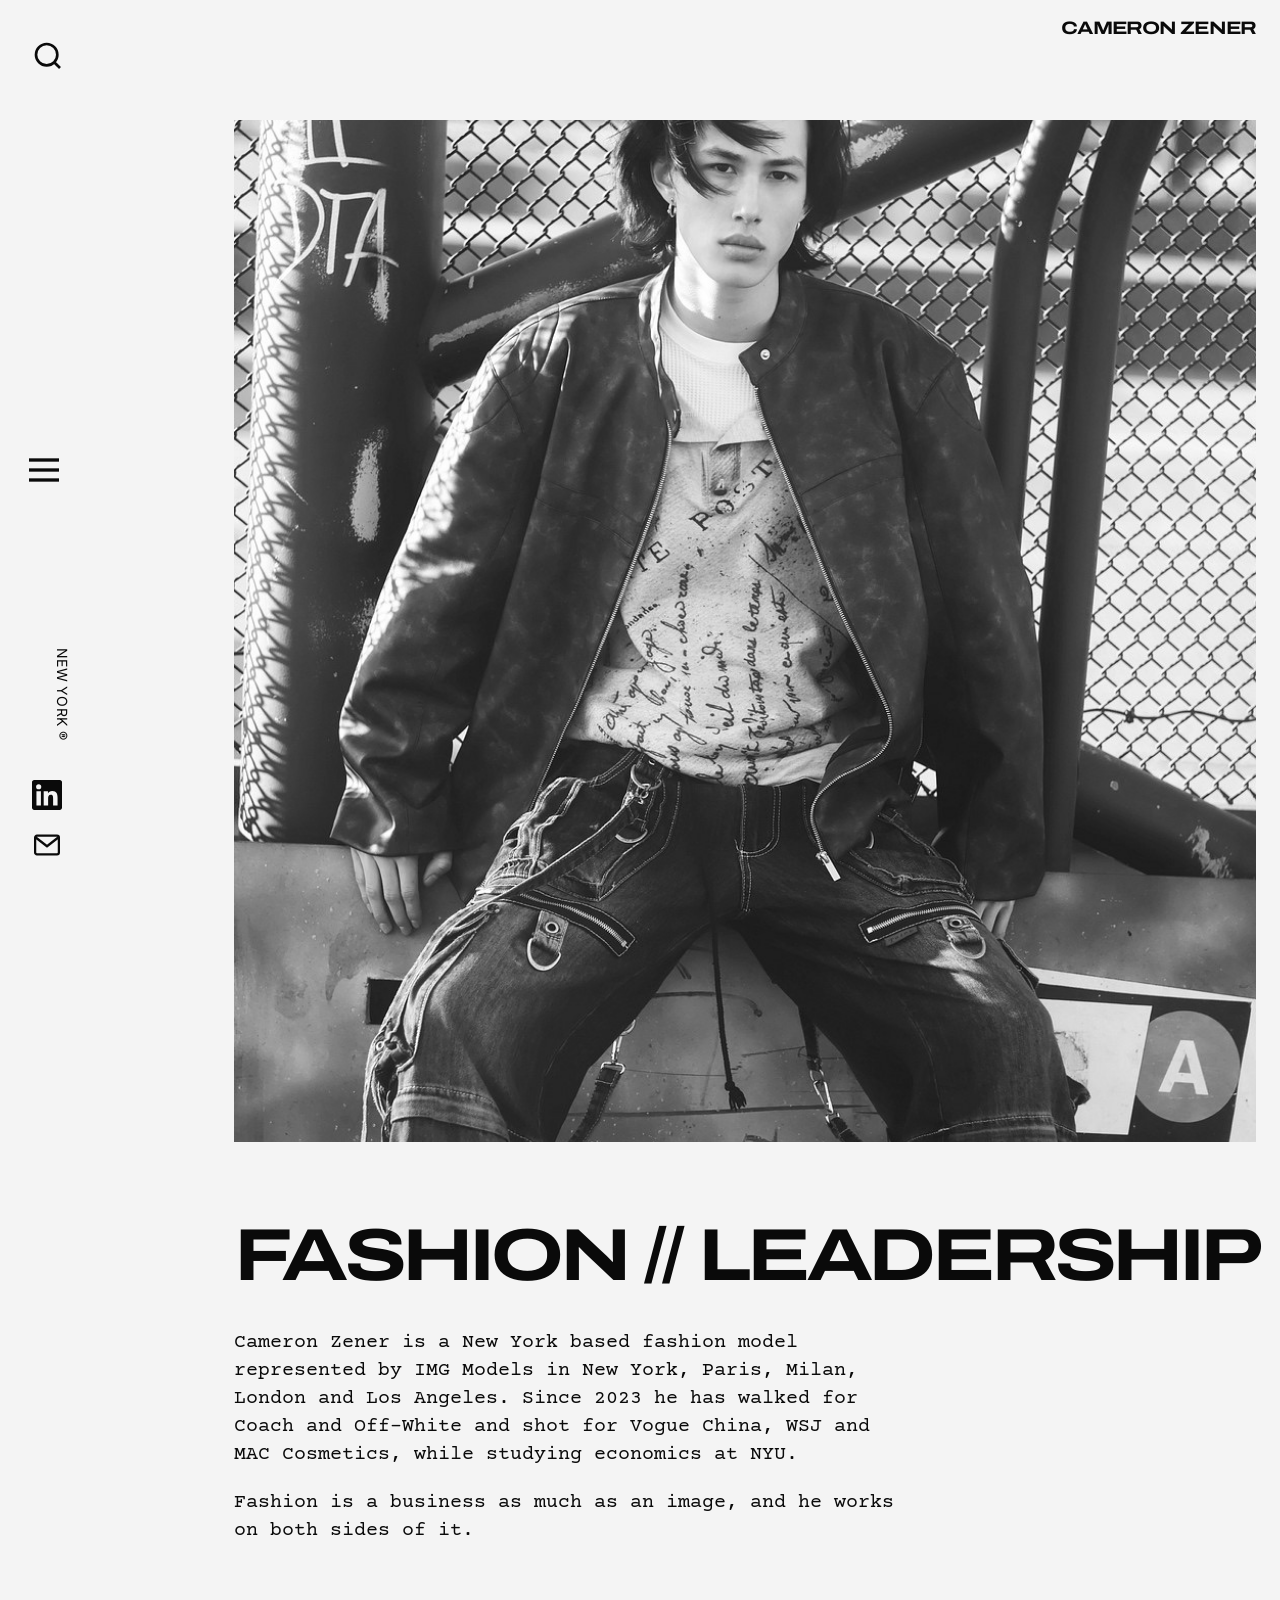
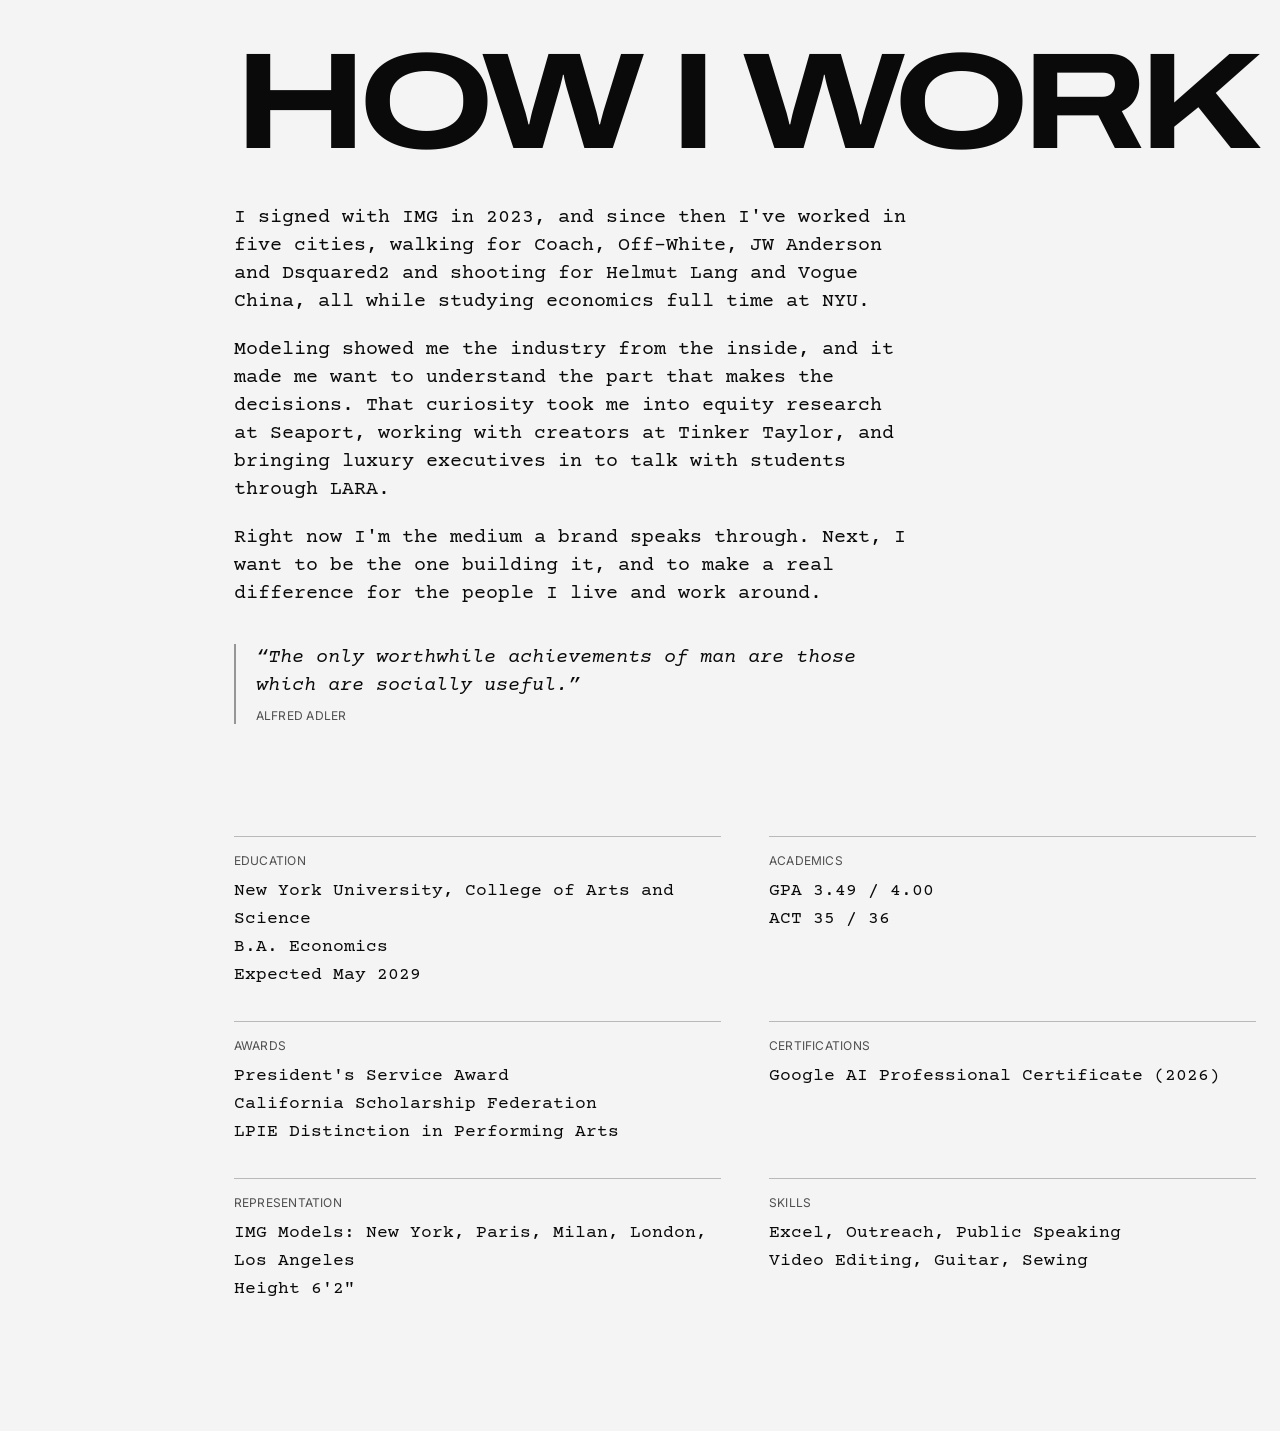
==== about/index.html @ 4390678e "Publish cameronzener.com Co-Authored-By: Claude Opus 5.5 <noreply@anthropic.com>" ====
<!DOCTYPE html><html lang="en" class="theme-light"><head><meta charset="utf-8"><meta name="viewport" content="width=device-width,initial-scale=1"><link rel="icon" type="image/svg+xml" href="/favicon.svg"><link rel="sitemap" href="/sitemap-index.xml"><meta name="generator" content="Astro v7.4.5"><link rel="canonical" href="https://www.cameronzener.com/about/"><title>About · Cameron Zener</title><meta name="title" content="About · Cameron Zener"><meta name="description" content="Cameron Zener is a New York based fashion model with IMG Models studying economics at NYU."><meta property="og:type" content="website"><meta property="og:url" content="https://www.cameronzener.com/about/"><meta property="og:title" content="About · Cameron Zener"><meta property="og:description" content="Cameron Zener is a New York based fashion model with IMG Models studying economics at NYU."><meta name="twitter:card" content="summary"><meta name="twitter:title" content="About · Cameron Zener"><meta name="twitter:description" content="Cameron Zener is a New York based fashion model with IMG Models studying economics at NYU."><link rel="preconnect" href="https://fonts.googleapis.com"><link rel="preconnect" href="https://fonts.gstatic.com" crossorigin><!-- Free stand-ins for the Adobe Fonts on the Squarespace site:
     Pragmatica Extended -> Archivo Expanded, Aktiv Grotesk -> Inter, Courier Std -> Courier Prime --><link href="https://fonts.googleapis.com/css2?family=Archivo:wdth,wght@125,700;125,800&family=Courier+Prime:ital,wght@0,400;0,700;1,400&family=Inter:wght@400;500&display=swap" rel="stylesheet"><style>
      body { font-family: "Courier Prime", "Courier New", monospace; background-color: #000000; color: #f4f4f4; margin: 0; padding: 0; }
      .container { max-width: 100%; margin: 0 auto; }
    </style><link rel="stylesheet" href="/assets/Layout.DuLoacPO.css"></head><body class="flex flex-col items-center min-h-screen relative max-w-screen p-0 m-0"><main class="container min-h-screen px-2 flex flex-col gap-10 overflow-x-clip mx-auto relative md:pl-[17%]"><a href="/" class="absolute top-0 left-0 md:left-auto md:right-0 cursor-pointer z-20" aria-label="Home"><span class="font-display text-base md:text-lg block m-3 md:m-4 px-2 py-1 bg-black/80">Cameron Zener</span></a><section class="flex flex-col items-center py-10 pb-32 px-4"><!-- Headshot, on top --><div class="w-full max-w-5xl pt-20"><img src="/headshots/headshot.jpg" alt="Portrait of Cameron Zener" width="1200" height="1200" class="w-full aspect-square object-cover object-[50%_30%]" fetchpriority="high"></div><div class="w-full max-w-5xl mt-20"><h1 class="font-display text-[clamp(1.5rem,6.2vw,4.5rem)] md:whitespace-nowrap pb-10" data-fit><span class="inline-block">Fashion // Leadership</span></h1><div class="text-lg md:text-xl flex flex-col gap-5 max-w-2xl"><p>Cameron Zener is a New York based fashion model represented by IMG Models in New York, Paris, Milan, London and Los Angeles. Since 2023 he has walked for Coach and Off-White and shot for Vogue China, WSJ and MAC Cosmetics, while studying economics at NYU.</p><p>Fashion is a business as much as an image, and he works on both sides of it.</p></div></div><div class="w-full max-w-5xl mt-24"><h2 class="font-display text-[clamp(1.5rem,6.2vw,4.5rem)] md:whitespace-nowrap pb-10" data-fit><span class="inline-block">How I Work</span></h2><div class="text-lg md:text-xl flex flex-col gap-5 max-w-2xl"><p>I signed with IMG in 2023, and since then I've worked in five cities, walking for Coach, Off-White, JW Anderson and Dsquared2 and shooting for Helmut Lang and Vogue China, all while studying economics full time at NYU.</p><p>Modeling showed me the industry from the inside, and it made me want to understand the part that makes the decisions. That curiosity took me into equity research at Seaport, working with creators at Tinker Taylor, and bringing luxury executives in to talk with students through LARA.</p><p>Right now I'm the medium a brand speaks through. Next, I want to be the one building it, and to make a real difference for the people I live and work around.</p><blockquote class="border-l-2 border-white/40 pl-5 mt-4 italic"><p>“The only worthwhile achievements of man are those which are socially useful.”</p><footer class="not-italic font-nav text-xs tracking-widest mt-2 opacity-70">Alfred Adler</footer></blockquote></div></div><dl class="w-full max-w-5xl mt-28 grid md:grid-cols-2 gap-x-12 gap-y-8"><div class="border-t border-white/25 pt-4"><dt class="font-nav text-xs tracking-widest mb-2 opacity-70">Education</dt><dd class="text-lg">New York University, College of Arts and Science</dd><dd class="text-lg">B.A. Economics</dd><dd class="text-lg">Expected May 2029</dd></div><div class="border-t border-white/25 pt-4"><dt class="font-nav text-xs tracking-widest mb-2 opacity-70">Academics</dt><dd class="text-lg">GPA 3.49 / 4.00</dd><dd class="text-lg">ACT 35 / 36</dd></div><div class="border-t border-white/25 pt-4"><dt class="font-nav text-xs tracking-widest mb-2 opacity-70">Awards</dt><dd class="text-lg">President&#39;s Service Award</dd><dd class="text-lg">California Scholarship Federation</dd><dd class="text-lg">LPIE Distinction in Performing Arts</dd></div><div class="border-t border-white/25 pt-4"><dt class="font-nav text-xs tracking-widest mb-2 opacity-70">Certifications</dt><dd class="text-lg">Google AI Professional Certificate (2026)</dd></div><div class="border-t border-white/25 pt-4"><dt class="font-nav text-xs tracking-widest mb-2 opacity-70">Representation</dt><dd class="text-lg">IMG Models: New York, Paris, Milan, London, Los Angeles</dd><dd class="text-lg">Height 6&#39;2&quot;</dd></div><div class="border-t border-white/25 pt-4"><dt class="font-nav text-xs tracking-widest mb-2 opacity-70">Skills</dt><dd class="text-lg">Excel, Outreach, Public Speaking</dd><dd class="text-lg">Video Editing, Guitar, Sewing</dd></div></dl></section><script type="module">var e=window.matchMedia(`(min-width: 768px)`);function t(){document.querySelectorAll(`[data-fit]`).forEach(t=>{if(t.style.fontSize=``,!e.matches)return;let n=t.querySelector(`span`);if(!n)return;let r=parseFloat(getComputedStyle(t).fontSize),i=n.getBoundingClientRect().width;i>0&&(t.style.fontSize=`${r*t.clientWidth/i}px`)})}t(),document.fonts?.ready.then(t),window.addEventListener(`resize`,t);</script><section class="hidden p-2 fixed left-6 md:flex flex-col w-2/12 py-10 justify-between h-full min-h-screen z-30"><div class="flex justify-start relative z-10"><style>astro-island,astro-slot,astro-static-slot{display:contents}</style><script>(function(){let e=(e,t)=>{let n=async()=>{await(await e())()},r=typeof t.value==`object`?t.value:void 0,i={timeout:r==null?void 0:r.timeout};`requestIdleCallback`in window?window.requestIdleCallback(n,i):setTimeout(n,i.timeout||200)};(self.Astro||(self.Astro={})).idle=e,window.dispatchEvent(new Event(`astro:idle`))})();</script><script>(function(){function e(t){"@babel/helpers - typeof";return e=typeof Symbol==`function`&&typeof Symbol.iterator==`symbol`?function(e){return typeof e}:function(e){return e&&typeof Symbol==`function`&&e.constructor===Symbol&&e!==Symbol.prototype?`symbol`:typeof e},e(t)}function t(t,n){if(e(t)!=`object`||!t)return t;var r=t[Symbol.toPrimitive];if(r!==void 0){var i=r.call(t,n||`default`);if(e(i)!=`object`)return i;throw TypeError(`@@toPrimitive must return a primitive value.`)}return(n===`string`?String:Number)(t)}function n(n){var r=t(n,`string`);return e(r)==`symbol`?r:r+``}function r(e,t,r){return(t=n(t))in e?Object.defineProperty(e,t,{value:r,enumerable:!0,configurable:!0,writable:!0}):e[t]=r,e}let i=/* @__PURE__ */ new Set([`__proto__`,`constructor`,`prototype`]);{let e={0:e=>a(e),1:e=>n(e),2:e=>new RegExp(e),3:e=>new Date(e),4:e=>new Map(n(e)),5:e=>new Set(n(e)),6:e=>BigInt(e),7:e=>new URL(e),8:e=>new Uint8Array(e),9:e=>new Uint16Array(e),10:e=>new Uint32Array(e),11:e=>1/0*e},t=t=>{let[n,r]=t;return n in e?e[n](r):void 0},n=e=>e.map(t),a=e=>typeof e!=`object`||!e?e:Object.fromEntries(Object.entries(e).map(([e,n])=>[e,t(n)]));class o extends HTMLElement{constructor(...e){super(...e),r(this,`Component`,void 0),r(this,`hydrator`,void 0),r(this,`hydrate`,async()=>{var e;if(!this.hydrator||!this.isConnected)return;let t=(e=this.parentElement)==null?void 0:e.closest(`astro-island[ssr]`);if(t){t.addEventListener(`astro:hydrate`,this.hydrate,{once:!0});return}let n=this.querySelectorAll(`astro-slot`),r={},i=this.querySelectorAll(`template[data-astro-template]`);for(let e of i){let t=e.closest(this.tagName);t!=null&&t.isSameNode(this)&&(r[e.getAttribute(`data-astro-template`)||`default`]=e.innerHTML,e.remove())}for(let e of n){let t=e.closest(this.tagName);t!=null&&t.isSameNode(this)&&(r[e.getAttribute(`name`)||`default`]=e.innerHTML)}let o;try{o=this.hasAttribute(`props`)?a(JSON.parse(this.getAttribute(`props`))):{}}catch(e){let t=this.getAttribute(`component-url`)||`<unknown>`,n=this.getAttribute(`component-export`);throw n&&(t+=` (export ${n})`),console.error(`[hydrate] Error parsing props for component ${t}`,this.getAttribute(`props`),e),e}await this.hydrator(this)(this.Component,o,r,{client:this.getAttribute(`client`)}),this.removeAttribute(`ssr`),this.dispatchEvent(new CustomEvent(`astro:hydrate`))}),r(this,`unmount`,()=>{this.isConnected||this.dispatchEvent(new CustomEvent(`astro:unmount`))})}disconnectedCallback(){document.removeEventListener(`astro:after-swap`,this.unmount),document.addEventListener(`astro:after-swap`,this.unmount,{once:!0})}connectedCallback(){if(!this.hasAttribute(`await-children`)||document.readyState===`interactive`||document.readyState===`complete`)this.childrenConnectedCallback();else{let e=()=>{document.removeEventListener(`DOMContentLoaded`,e),t.disconnect(),this.childrenConnectedCallback()},t=new MutationObserver(()=>{var t;((t=this.lastChild)==null?void 0:t.nodeType)===Node.COMMENT_NODE&&this.lastChild.nodeValue===`astro:end`&&(this.lastChild.remove(),e())});t.observe(this,{childList:!0}),document.addEventListener(`DOMContentLoaded`,e)}}async childrenConnectedCallback(){let e=this.getAttribute(`before-hydration-url`);e&&await import(e),this.start()}getRetryImportUrl(e){let t=new URL(e,document.baseURI);return t.searchParams.set(`astro-retry`,Date.now().toString()),t.toString()}async importWithRetry(e){try{return await import(e)}catch(t){return await new Promise(e=>setTimeout(e,1e3)),import(this.getRetryImportUrl(e))}}handleHydrationError(e){let t=this.getAttribute(`component-url`),n=new CustomEvent(`astro:hydration-error`,{cancelable:!0,bubbles:!0,composed:!0,detail:{error:e,componentUrl:t}});this.dispatchEvent(n)&&console.error(`[astro-island] Error hydrating ${t}`,e)}async start(){let e=JSON.parse(this.getAttribute(`opts`)),t=this.getAttribute(`client`);if(Astro[t]===void 0)window.addEventListener(`astro:${t}`,()=>this.start(),{once:!0});else try{await Astro[t](async()=>{let e=this.getAttribute(`renderer-url`);try{let[t,{default:n}]=await Promise.all([this.importWithRetry(this.getAttribute(`component-url`)),e?this.importWithRetry(e):Promise.resolve({default:()=>()=>{}})]),r=this.getAttribute(`component-export`)||`default`;if(r.includes(`.`)){this.Component=t;for(let e of r.split(`.`)){if(i.has(e)||!this.Component||typeof this.Component!=`object`&&typeof this.Component!=`function`||!Object.hasOwn(this.Component,e))throw Error(`Invalid component export path: ${r}`);this.Component=this.Component[e]}}else{if(i.has(r))throw Error(`Invalid component export path: ${r}`);this.Component=t[r]}return this.hydrator=n,this.hydrate}catch(e){return this.handleHydrationError(e),()=>{}}},e,this)}catch(e){this.handleHydrationError(e)}}attributeChangedCallback(){this.hydrate()}}r(o,`observedAttributes`,[`props`]),customElements.get(`astro-island`)||customElements.define(`astro-island`,o)}})();</script><astro-island uid="70l7L" prefix="r4" component-url="/assets/SearchBar.BFJyZf34.js" component-export="default" renderer-url="/assets/client.DSgfVHwC.js" props="{&quot;items&quot;:[1,[[0,{&quot;title&quot;:[0,&quot;Economic Development Group, Journalism Team&quot;],&quot;url&quot;:[0,&quot;/experience/edg/&quot;],&quot;collection&quot;:[0,&quot;experience&quot;]}],[0,{&quot;title&quot;:[0,&quot;IMG Models, Fashion Model&quot;],&quot;url&quot;:[0,&quot;/experience/img-models/&quot;],&quot;collection&quot;:[0,&quot;experience&quot;]}],[0,{&quot;title&quot;:[0,&quot;Luxury and Retail Association, Member, Mentee &amp; Outreach&quot;],&quot;url&quot;:[0,&quot;/experience/lara/&quot;],&quot;collection&quot;:[0,&quot;experience&quot;]}],[0,{&quot;title&quot;:[0,&quot;Net Impact, Mentee&quot;],&quot;url&quot;:[0,&quot;/experience/net-impact/&quot;],&quot;collection&quot;:[0,&quot;experience&quot;]}],[0,{&quot;title&quot;:[0,&quot;Seaport Research Partners, Analyst in Equity Research&quot;],&quot;url&quot;:[0,&quot;/experience/seaport-research-partners/&quot;],&quot;collection&quot;:[0,&quot;experience&quot;]}],[0,{&quot;title&quot;:[0,&quot;Tinker Taylor, Outreach Intern&quot;],&quot;url&quot;:[0,&quot;/experience/tinker-taylor/&quot;],&quot;collection&quot;:[0,&quot;experience&quot;]}]]]}" ssr client="idle" opts="{&quot;name&quot;:&quot;SearchBar&quot;,&quot;value&quot;:true}" await-children><div class="relative"><button class="cursor-pointer text-white" aria-label="Open search bar" aria-expanded="false"><svg class="w-8 h-8" viewBox="0 0 24 24" fill="none" stroke="currentColor" stroke-width="2"><circle cx="11" cy="11" r="8"></circle><path d="m21 21-4.35-4.35"></path></svg></button></div><!--astro:end--></astro-island></div><astro-island uid="ZertaV" prefix="r5" component-url="/assets/DeskNav.KhwYzTaq.js" component-export="default" renderer-url="/assets/client.DSgfVHwC.js" props="{}" ssr client="idle" opts="{&quot;name&quot;:&quot;DeskNav&quot;,&quot;value&quot;:true}" await-children><div class="flex flex-col items-start absolute top-1/2 left-0"><div style="opacity:0;transform:translateY(-10px)"><button class="cursor-pointer" aria-label="Open navigation menu" aria-expanded="false"><svg class="w-10 h-10" viewBox="0 0 24 24" fill="none" stroke="currentColor" stroke-width="2"><line x1="3" y1="6" x2="21" y2="6"></line><line x1="3" y1="12" x2="21" y2="12"></line><line x1="3" y1="18" x2="21" y2="18"></line></svg></button></div></div><!--astro:end--></astro-island><div class="flex flex-col justify-end items-start text-3xl gap-5 relative z-10"><span class="font-nav text-sm rotate-90 absolute -top-24 -left-4 whitespace-nowrap">New York &reg;</span><a href="https://www.linkedin.com/in/cameronzener/" target="_blank" rel="noopener" aria-label="LinkedIn"><svg width="1em" height="1em" viewBox="0 0 24 24" data-icon="linkedin"><symbol id="ai:local:linkedin"><path fill="currentColor" d="M20.45 20.45h-3.56v-5.57c0-1.33-.02-3.04-1.85-3.04-1.85 0-2.14 1.45-2.14 2.94v5.67H9.35V9h3.41v1.56h.05c.48-.9 1.64-1.85 3.37-1.85 3.6 0 4.27 2.37 4.27 5.46zM5.34 7.43a2.06 2.06 0 1 1 0-4.13 2.06 2.06 0 0 1 0 4.13m1.78 13.02H3.56V9h3.56zM22.22 0H1.77C.79 0 0 .77 0 1.73v20.54C0 23.23.79 24 1.77 24h20.45c.98 0 1.78-.77 1.78-1.73V1.73C24 .77 23.2 0 22.22 0"/></symbol><use href="#ai:local:linkedin"></use></svg></a><a href="mailto:ccamzener@gmail.com" aria-label="Email"><svg width="1em" height="1em" viewBox="0 0 24 24" data-icon="mail"><symbol id="ai:local:mail"><g fill="none" stroke="currentColor" stroke-linecap="round" stroke-linejoin="round" stroke-width="1.8"><rect width="19" height="15" x="2.5" y="4.5" rx="1.5"/><path d="m3 6 9 7 9-7"/></g></symbol><use href="#ai:local:mail"></use></svg></a></div></section><astro-island uid="ZSbCBT" prefix="r1" component-url="/assets/Hamburger.EmimTUyg.js" component-export="default" renderer-url="/assets/client.DSgfVHwC.js" props="{}" ssr client="idle" opts="{&quot;name&quot;:&quot;Hamburger&quot;,&quot;value&quot;:true}" await-children><div class="fixed bottom-0  z-50 max-w-screen left-0 w-full bg-background border-t border-white/20 flex flex-col md:hidden transition-all duration-500 ease-in-out"><nav class="flex flex-col items-center  w-full overflow-hidden transition-all duration-500 ease-in-out h-0 opacity-0 pointer-events-none"><ul class="font-nav my-auto flex flex-col gap-5 text-3xl text-center"><li><a href="/" target="_self" rel="noopener noreferrer" class="animated-link ">Home</a></li><li><a href="/experience" target="_self" rel="noopener noreferrer" class="animated-link ">Experience</a></li><li><a href="/lookbook" target="_self" rel="noopener noreferrer" class="animated-link ">Lookbook</a></li><li><a href="/about" target="_self" rel="noopener noreferrer" class="animated-link ">About</a></li><li><a href="/contact" target="_self" rel="noopener noreferrer" class="animated-link ">Contact</a></li></ul><div class="flex pb-5"><a href="https://www.linkedin.com/in/cameronzener/" target="_blank" rel="noopener noreferrer" aria-label="LinkedIn"><img src="/icons/linkedin.svg" alt="LinkedIn" class="w-9 h-9 mx-3 invert transition-transform duration-300 hover:scale-110"/></a><a href="mailto:ccamzener@gmail.com" aria-label="Email"><img src="/icons/mail.svg" alt="Email" class="w-9 h-9 mx-3 invert transition-transform duration-300 hover:scale-110"/></a></div></nav><div class="py-4 px-5 transition-opacity duration-300">© <!-- -->2026<!-- --> <!-- -->Cameron Zener</div><div class="z-50 absolute right-2 bottom-4"><button aria-expanded="false" aria-label="Open menu"><svg xmlns="http://www.w3.org/2000/svg" width="24" height="24" viewBox="0 0 24 24"><g fill="none" stroke="currentColor" stroke-dasharray="16" stroke-dashoffset="16" stroke-linecap="round" stroke-linejoin="round" stroke-width="2"><path d="M5 5h14"><animate fill="freeze" attributeName="stroke-dashoffset" dur="0.2s" values="16;0"></animate></path><path d="M5 12h14"><animate fill="freeze" attributeName="stroke-dashoffset" begin="0.2s" dur="0.2s" values="16;0"></animate></path><path d="M5 19h14"><animate fill="freeze" attributeName="stroke-dashoffset" begin="0.4s" dur="0.2s" values="16;0"></animate></path></g></svg></button></div></div><!--astro:end--></astro-island></main></body></html>
---- assets/Layout.DuLoacPO.css ----
/*! tailwindcss v4.3.5 | MIT License | https://tailwindcss.com */
@layer properties{@supports (((-webkit-hyphens:none)) and (not (margin-trim:block))) or ((-moz-orient:inline) and (not (color:rgb(from red r g b)))){*,:before,:after,::backdrop{--tw-rotate-x:initial;--tw-rotate-y:initial;--tw-rotate-z:initial;--tw-skew-x:initial;--tw-skew-y:initial;--tw-space-y-reverse:0;--tw-divide-y-reverse:0;--tw-border-style:solid;--tw-leading:initial;--tw-font-weight:initial;--tw-tracking:initial;--tw-shadow:0 0 #0000;--tw-shadow-color:initial;--tw-shadow-alpha:100%;--tw-inset-shadow:0 0 #0000;--tw-inset-shadow-color:initial;--tw-inset-shadow-alpha:100%;--tw-ring-color:initial;--tw-ring-shadow:0 0 #0000;--tw-inset-ring-color:initial;--tw-inset-ring-shadow:0 0 #0000;--tw-ring-inset:initial;--tw-ring-offset-width:0px;--tw-ring-offset-color:#fff;--tw-ring-offset-shadow:0 0 #0000;--tw-outline-style:solid;--tw-blur:initial;--tw-brightness:initial;--tw-contrast:initial;--tw-grayscale:initial;--tw-hue-rotate:initial;--tw-invert:initial;--tw-opacity:initial;--tw-saturate:initial;--tw-sepia:initial;--tw-drop-shadow:initial;--tw-drop-shadow-color:initial;--tw-drop-shadow-alpha:100%;--tw-drop-shadow-size:initial;--tw-duration:initial;--tw-ease:initial;--tw-translate-x:0;--tw-translate-y:0;--tw-translate-z:0;--tw-scale-x:1;--tw-scale-y:1;--tw-scale-z:1}}}@layer theme{:root,:host{--font-sans:"Courier Prime", "Courier New", monospace;--font-mono:ui-monospace, SFMono-Regular, Menlo, Monaco, Consolas, "Liberation Mono", "Courier New", monospace;--color-neutral-400:oklch(70.8% 0 none);--color-black:#040404;--color-white:#f4f4f4;--spacing:.25rem;--container-md:28rem;--container-lg:32rem;--container-2xl:42rem;--container-3xl:48rem;--container-5xl:64rem;--text-xs:.75rem;--text-xs--line-height:calc(1 / .75);--text-sm:.875rem;--text-sm--line-height:calc(1.25 / .875);--text-base:1rem;--text-base--line-height:calc(1.5 / 1);--text-lg:1.125rem;--text-lg--line-height:calc(1.75 / 1.125);--text-xl:1.25rem;--text-xl--line-height:calc(1.75 / 1.25);--text-2xl:1.5rem;--text-2xl--line-height:calc(2 / 1.5);--text-3xl:1.875rem;--text-3xl--line-height:calc(2.25 / 1.875);--text-4xl:2.25rem;--text-4xl--line-height:calc(2.5 / 2.25);--text-5xl:3rem;--text-5xl--line-height:1;--text-6xl:3.75rem;--text-6xl--line-height:1;--text-7xl:4.5rem;--text-7xl--line-height:1;--text-8xl:6rem;--text-8xl--line-height:1;--text-9xl:8rem;--text-9xl--line-height:1;--font-weight-medium:500;--font-weight-semibold:600;--font-weight-bold:700;--tracking-widest:.1em;--leading-tight:1.25;--leading-snug:1.375;--radius-lg:.5rem;--radius-xl:.75rem;--ease-in-out:cubic-bezier(.4, 0, .2, 1);--default-transition-duration:.15s;--default-transition-timing-function:cubic-bezier(.4, 0, .2, 1);--default-font-family:var(--font-sans);--default-mono-font-family:var(--font-mono);--font-nav:"Inter", "Helvetica Neue", Arial, sans-serif;--font-display:"Archivo", "Helvetica Neue", Arial, sans-serif;--color-primary:#8c8c8c;--color-muted:#0d0d0d;--color-background:#000}}@layer base{*,:after,:before,::backdrop{box-sizing:border-box;border:0 solid;margin:0;padding:0}::file-selector-button{box-sizing:border-box;border:0 solid;margin:0;padding:0}html,:host{-webkit-text-size-adjust:100%;tab-size:4;line-height:1.5;font-family:var(--default-font-family,-apple-system, BlinkMacSystemFont, "Segoe UI", Roboto, "Helvetica Neue", "Noto Sans", Arial, sans-serif, "Apple Color Emoji", "Segoe UI Emoji", "Segoe UI Symbol", "Noto Color Emoji");font-feature-settings:var(--default-font-feature-settings,normal);font-variation-settings:var(--default-font-variation-settings,normal);-webkit-tap-highlight-color:transparent}hr{height:0;color:inherit;border-top-width:1px}abbr:where([title]){text-decoration:underline dotted}h1,h2,h3,h4,h5,h6{font-size:inherit;font-weight:inherit}a{color:inherit;-webkit-text-decoration:inherit;-webkit-text-decoration:inherit;-webkit-text-decoration:inherit;text-decoration:inherit}b,strong{font-weight:bolder}code,kbd,samp,pre{font-family:var(--default-mono-font-family,ui-monospace, SFMono-Regular, Menlo, Monaco, Consolas, "Liberation Mono", "Courier New", monospace);font-feature-settings:var(--default-mono-font-feature-settings,normal);font-variation-settings:var(--default-mono-font-variation-settings,normal);font-size:1em}small{font-size:80%}sub,sup{vertical-align:baseline;font-size:75%;line-height:0;position:relative}sub{bottom:-.25em}sup{top:-.5em}table{text-indent:0;border-color:inherit;border-collapse:collapse}:-moz-focusring:where(:not(iframe)){outline:auto}progress{vertical-align:baseline}summary{display:list-item}ol,ul,menu{list-style:none}img,svg,video,canvas,audio,iframe,embed,object{vertical-align:middle;display:block}img,video{max-width:100%;height:auto}button,input,select,optgroup,textarea{font:inherit;font-feature-settings:inherit;font-variation-settings:inherit;letter-spacing:inherit;color:inherit;opacity:1;background-color:#0000;border-radius:0}::file-selector-button{font:inherit;font-feature-settings:inherit;font-variation-settings:inherit;letter-spacing:inherit;color:inherit;opacity:1;background-color:#0000;border-radius:0}:where(select:is([multiple],[size])) optgroup{font-weight:bolder}:where(select:is([multiple],[size])) optgroup option{padding-inline-start:20px}::file-selector-button{margin-inline-end:4px}::placeholder{opacity:1}@supports (not ((-webkit-appearance:-apple-pay-button))) or (contain-intrinsic-size:1px){::placeholder{color:currentColor}@supports (color:color-mix(in lab, red, red)){::placeholder{color:color-mix(in oklab, currentcolor 50%, transparent)}}}textarea{resize:vertical}::-webkit-search-decoration{-webkit-appearance:none}::-webkit-date-and-time-value{min-height:1lh;text-align:inherit}::-webkit-datetime-edit{display:inline-flex}::-webkit-datetime-edit-fields-wrapper{padding:0}::-webkit-datetime-edit{padding-block:0}::-webkit-datetime-edit-year-field{padding-block:0}::-webkit-datetime-edit-month-field{padding-block:0}::-webkit-datetime-edit-day-field{padding-block:0}::-webkit-datetime-edit-hour-field{padding-block:0}::-webkit-datetime-edit-minute-field{padding-block:0}::-webkit-datetime-edit-second-field{padding-block:0}::-webkit-datetime-edit-millisecond-field{padding-block:0}::-webkit-datetime-edit-meridiem-field{padding-block:0}::-webkit-calendar-picker-indicator{line-height:1}:-moz-ui-invalid{box-shadow:none}button,input:where([type=button],[type=reset],[type=submit]){appearance:button}::file-selector-button{appearance:button}::-webkit-inner-spin-button{height:auto}::-webkit-outer-spin-button{height:auto}[hidden]:where(:not([hidden=until-found])){display:none!important}body{font-family:var(--font-sans);background-color:var(--color-background);color:var(--color-white)}}@layer components;@layer utilities{.pointer-events-none{pointer-events:none}.absolute{position:absolute}.fixed{position:fixed}.relative{position:relative}.static{position:static}.sticky{position:sticky}.inset-0{inset:0}.-top-1{top:calc(var(--spacing) * -1)}.-top-24{top:calc(var(--spacing) * -24)}.top-0{top:0}.top-1\/2{top:50%}.right-2{right:calc(var(--spacing) * 2)}.bottom-0{bottom:0}.bottom-1\/4{bottom:25%}.bottom-3{bottom:calc(var(--spacing) * 3)}.bottom-4{bottom:calc(var(--spacing) * 4)}.bottom-6{bottom:calc(var(--spacing) * 6)}.-left-1{left:calc(var(--spacing) * -1)}.-left-4{left:calc(var(--spacing) * -4)}.-left-6{left:calc(var(--spacing) * -6)}.left-0{left:0}.left-3{left:calc(var(--spacing) * 3)}.left-6{left:calc(var(--spacing) * 6)}.z-10{z-index:10}.z-20{z-index:20}.z-30{z-index:30}.z-50{z-index:50}.col-span-1{grid-column:span 1/span 1}.container{width:100%}@media (width>=40rem){.container{max-width:40rem}}@media (width>=48rem){.container{max-width:48rem}}@media (width>=64rem){.container{max-width:64rem}}@media (width>=80rem){.container{max-width:80rem}}@media (width>=96rem){.container{max-width:96rem}}@media (width>=120rem){.container{max-width:120rem}}.m-0{margin:0}.m-3{margin:calc(var(--spacing) * 3)}.mx-3{margin-inline:calc(var(--spacing) * 3)}.mx-auto{margin-inline:auto}.my-8{margin-block:calc(var(--spacing) * 8)}.my-auto{margin-block:auto}.mt-0\.5{margin-top:calc(var(--spacing) * .5)}.mt-1{margin-top:var(--spacing)}.mt-2{margin-top:calc(var(--spacing) * 2)}.mt-3{margin-top:calc(var(--spacing) * 3)}.mt-4{margin-top:calc(var(--spacing) * 4)}.mt-6{margin-top:calc(var(--spacing) * 6)}.mt-8{margin-top:calc(var(--spacing) * 8)}.mt-10{margin-top:calc(var(--spacing) * 10)}.mt-12{margin-top:calc(var(--spacing) * 12)}.mt-14{margin-top:calc(var(--spacing) * 14)}.mt-20{margin-top:calc(var(--spacing) * 20)}.mt-24{margin-top:calc(var(--spacing) * 24)}.mt-28{margin-top:calc(var(--spacing) * 28)}.mt-auto{margin-top:auto}.mr-5{margin-right:calc(var(--spacing) * 5)}.mb-2{margin-bottom:calc(var(--spacing) * 2)}.mb-3{margin-bottom:calc(var(--spacing) * 3)}.mb-4{margin-bottom:calc(var(--spacing) * 4)}.mb-5{margin-bottom:calc(var(--spacing) * 5)}.mb-6{margin-bottom:calc(var(--spacing) * 6)}.mb-8{margin-bottom:calc(var(--spacing) * 8)}.mb-10{margin-bottom:calc(var(--spacing) * 10)}.mb-12{margin-bottom:calc(var(--spacing) * 12)}.mb-16{margin-bottom:calc(var(--spacing) * 16)}.ml-2{margin-left:calc(var(--spacing) * 2)}.ml-6{margin-left:calc(var(--spacing) * 6)}.block{display:block}.flex{display:flex}.grid{display:grid}.hidden{display:none}.inline-block{display:inline-block}.inline-flex{display:inline-flex}.aspect-\[3\/4\]{aspect-ratio:3/4}.aspect-\[4\/3\]{aspect-ratio:4/3}.aspect-square{aspect-ratio:1}.h-0{height:0}.h-2{height:calc(var(--spacing) * 2)}.h-6{height:calc(var(--spacing) * 6)}.h-8{height:calc(var(--spacing) * 8)}.h-9{height:calc(var(--spacing) * 9)}.h-10{height:calc(var(--spacing) * 10)}.h-14{height:calc(var(--spacing) * 14)}.h-25{height:calc(var(--spacing) * 25)}.h-\[56vh\]{height:56vh}.h-auto{height:auto}.h-dvh{height:100dvh}.h-full{height:100%}.h-screen{height:100vh}.max-h-72{max-height:calc(var(--spacing) * 72)}.max-h-\[70vh\]{max-height:70vh}.max-h-\[78vh\]{max-height:78vh}.max-h-full{max-height:100%}.min-h-\[40vh\]{min-height:40vh}.min-h-\[80vh\]{min-height:80vh}.min-h-screen{min-height:100vh}.w-2{width:calc(var(--spacing) * 2)}.w-2\/12{width:16.6667%}.w-6{width:calc(var(--spacing) * 6)}.w-8{width:calc(var(--spacing) * 8)}.w-9{width:calc(var(--spacing) * 9)}.w-10{width:calc(var(--spacing) * 10)}.w-14{width:calc(var(--spacing) * 14)}.w-64{width:calc(var(--spacing) * 64)}.w-72{width:calc(var(--spacing) * 72)}.w-\[72vw\]{width:72vw}.w-full{width:100%}.w-max{width:max-content}.max-w-2xl{max-width:var(--container-2xl)}.max-w-3xl{max-width:var(--container-3xl)}.max-w-5xl{max-width:var(--container-5xl)}.max-w-64{max-width:calc(var(--spacing) * 64)}.max-w-72{max-width:calc(var(--spacing) * 72)}.max-w-\[60vh\]{max-width:60vh}.max-w-\[1000px\]{max-width:1000px}.max-w-\[1100px\]{max-width:1100px}.max-w-\[1200px\]{max-width:1200px}.max-w-\[1400px\]{max-width:1400px}.max-w-full{max-width:100%}.max-w-lg{max-width:var(--container-lg)}.max-w-md{max-width:var(--container-md)}.max-w-screen{max-width:100vw}.min-w-0{min-width:0}.flex-1{flex:1}.flex-shrink{flex-shrink:1}.shrink-0{flex-shrink:0}.grow{flex-grow:1}.-rotate-90{rotate:-90deg}.rotate-45{rotate:45deg}.rotate-90{rotate:90deg}.transform{transform:var(--tw-rotate-x, ) var(--tw-rotate-y, ) var(--tw-rotate-z, ) var(--tw-skew-x, ) var(--tw-skew-y, )}.cursor-pointer{cursor:pointer}.resize{resize:both}.grid-cols-1{grid-template-columns:repeat(1,minmax(0,1fr))}.grid-cols-2{grid-template-columns:repeat(2,minmax(0,1fr))}.flex-col{flex-direction:column}.flex-row{flex-direction:row}.flex-wrap{flex-wrap:wrap}.items-center{align-items:center}.items-end{align-items:flex-end}.items-start{align-items:flex-start}.items-stretch{align-items:stretch}.justify-between{justify-content:space-between}.justify-center{justify-content:center}.justify-end{justify-content:flex-end}.justify-start{justify-content:flex-start}.gap-2{gap:calc(var(--spacing) * 2)}.gap-3{gap:calc(var(--spacing) * 3)}.gap-4{gap:calc(var(--spacing) * 4)}.gap-5{gap:calc(var(--spacing) * 5)}.gap-6{gap:calc(var(--spacing) * 6)}.gap-8{gap:calc(var(--spacing) * 8)}.gap-10{gap:calc(var(--spacing) * 10)}:where(.space-y-1>:not(:last-child)){--tw-space-y-reverse:0;margin-block-start:calc(var(--spacing) * var(--tw-space-y-reverse));margin-block-end:calc(var(--spacing) * calc(1 - var(--tw-space-y-reverse)))}.gap-x-4{column-gap:calc(var(--spacing) * 4)}.gap-x-8{column-gap:calc(var(--spacing) * 8)}.gap-x-12{column-gap:calc(var(--spacing) * 12)}.gap-y-1{row-gap:var(--spacing)}.gap-y-3{row-gap:calc(var(--spacing) * 3)}.gap-y-8{row-gap:calc(var(--spacing) * 8)}:where(.divide-y>:not(:last-child)){--tw-divide-y-reverse:0;border-bottom-style:var(--tw-border-style);border-top-style:var(--tw-border-style);border-top-width:calc(1px * var(--tw-divide-y-reverse));border-bottom-width:calc(1px * calc(1 - var(--tw-divide-y-reverse)))}:where(.divide-white\/15>:not(:last-child)){border-color:#f4f4f426}@supports (color:color-mix(in lab, red, red)){:where(.divide-white\/15>:not(:last-child)){border-color:color-mix(in oklab, var(--color-white) 15%, transparent)}}.self-center{align-self:center}.self-end{align-self:flex-end}.overflow-hidden{overflow:hidden}.overflow-x-clip{overflow-x:clip}.overflow-y-auto{overflow-y:auto}.rounded-\[3px\]{border-radius:3px}.rounded-full{border-radius:2147483647px}.rounded-lg{border-radius:var(--radius-lg)}.rounded-r-xl{border-top-right-radius:var(--radius-xl);border-bottom-right-radius:var(--radius-xl)}.border{border-style:var(--tw-border-style);border-width:1px}.border-t{border-top-style:var(--tw-border-style);border-top-width:1px}.border-b{border-bottom-style:var(--tw-border-style);border-bottom-width:1px}.border-l{border-left-style:var(--tw-border-style);border-left-width:1px}.border-l-2{border-left-style:var(--tw-border-style);border-left-width:2px}.border-dotted{--tw-border-style:dotted;border-style:dotted}.border-white{border-color:var(--color-white)}.border-white\/10{border-color:#f4f4f41a}@supports (color:color-mix(in lab, red, red)){.border-white\/10{border-color:color-mix(in oklab, var(--color-white) 10%, transparent)}}.border-white\/15{border-color:#f4f4f426}@supports (color:color-mix(in lab, red, red)){.border-white\/15{border-color:color-mix(in oklab, var(--color-white) 15%, transparent)}}.border-white\/20{border-color:#f4f4f433}@supports (color:color-mix(in lab, red, red)){.border-white\/20{border-color:color-mix(in oklab, var(--color-white) 20%, transparent)}}.border-white\/25{border-color:#f4f4f440}@supports (color:color-mix(in lab, red, red)){.border-white\/25{border-color:color-mix(in oklab, var(--color-white) 25%, transparent)}}.border-white\/30{border-color:#f4f4f44d}@supports (color:color-mix(in lab, red, red)){.border-white\/30{border-color:color-mix(in oklab, var(--color-white) 30%, transparent)}}.border-white\/40{border-color:#f4f4f466}@supports (color:color-mix(in lab, red, red)){.border-white\/40{border-color:color-mix(in oklab, var(--color-white) 40%, transparent)}}.bg-\[\#dedede\]{background-color:#dedede}.bg-background{background-color:var(--color-background)}.bg-black\/70{background-color:#040404b3}@supports (color:color-mix(in lab, red, red)){.bg-black\/70{background-color:color-mix(in oklab, var(--color-black) 70%, transparent)}}.bg-black\/80{background-color:#040404cc}@supports (color:color-mix(in lab, red, red)){.bg-black\/80{background-color:color-mix(in oklab, var(--color-black) 80%, transparent)}}.bg-muted{background-color:var(--color-muted)}.bg-neutral-400{background-color:var(--color-neutral-400)}.bg-transparent{background-color:#0000}.bg-white{background-color:var(--color-white)}.object-contain{object-fit:contain}.object-cover{object-fit:cover}.object-\[50\%_30\%\]{object-position:50% 30%}.p-0{padding:0}.p-2{padding:calc(var(--spacing) * 2)}.p-3{padding:calc(var(--spacing) * 3)}.p-4{padding:calc(var(--spacing) * 4)}.p-5{padding:calc(var(--spacing) * 5)}.p-6{padding:calc(var(--spacing) * 6)}.p-10{padding:calc(var(--spacing) * 10)}.px-2{padding-inline:calc(var(--spacing) * 2)}.px-3{padding-inline:calc(var(--spacing) * 3)}.px-4{padding-inline:calc(var(--spacing) * 4)}.px-5{padding-inline:calc(var(--spacing) * 5)}.py-1{padding-block:var(--spacing)}.py-2{padding-block:calc(var(--spacing) * 2)}.py-4{padding-block:calc(var(--spacing) * 4)}.py-10{padding-block:calc(var(--spacing) * 10)}.py-16{padding-block:calc(var(--spacing) * 16)}.py-32{padding-block:calc(var(--spacing) * 32)}.pt-3{padding-top:calc(var(--spacing) * 3)}.pt-4{padding-top:calc(var(--spacing) * 4)}.pt-5{padding-top:calc(var(--spacing) * 5)}.pt-10{padding-top:calc(var(--spacing) * 10)}.pt-20{padding-top:calc(var(--spacing) * 20)}.pt-24{padding-top:calc(var(--spacing) * 24)}.pr-3{padding-right:calc(var(--spacing) * 3)}.pb-1{padding-bottom:var(--spacing)}.pb-5{padding-bottom:calc(var(--spacing) * 5)}.pb-6{padding-bottom:calc(var(--spacing) * 6)}.pb-8{padding-bottom:calc(var(--spacing) * 8)}.pb-10{padding-bottom:calc(var(--spacing) * 10)}.pb-24{padding-bottom:calc(var(--spacing) * 24)}.pb-32{padding-bottom:calc(var(--spacing) * 32)}.pl-5{padding-left:calc(var(--spacing) * 5)}.pl-6{padding-left:calc(var(--spacing) * 6)}.text-center{text-align:center}.text-left{text-align:left}.text-right{text-align:right}.font-display{font-family:var(--font-display)}.font-nav{font-family:var(--font-nav)}.text-2xl{font-size:var(--text-2xl);line-height:var(--tw-leading,var(--text-2xl--line-height))}.text-3xl{font-size:var(--text-3xl);line-height:var(--tw-leading,var(--text-3xl--line-height))}.text-4xl{font-size:var(--text-4xl);line-height:var(--tw-leading,var(--text-4xl--line-height))}.text-5xl{font-size:var(--text-5xl);line-height:var(--tw-leading,var(--text-5xl--line-height))}.text-6xl{font-size:var(--text-6xl);line-height:var(--tw-leading,var(--text-6xl--line-height))}.text-9xl{font-size:var(--text-9xl);line-height:var(--tw-leading,var(--text-9xl--line-height))}.text-base{font-size:var(--text-base);line-height:var(--tw-leading,var(--text-base--line-height))}.text-lg{font-size:var(--text-lg);line-height:var(--tw-leading,var(--text-lg--line-height))}.text-sm{font-size:var(--text-sm);line-height:var(--tw-leading,var(--text-sm--line-height))}.text-xl{font-size:var(--text-xl);line-height:var(--tw-leading,var(--text-xl--line-height))}.text-xs{font-size:var(--text-xs);line-height:var(--tw-leading,var(--text-xs--line-height))}.text-\[2\.6rem\]{font-size:2.6rem}.text-\[10px\]{font-size:10px}.text-\[11px\]{font-size:11px}.text-\[clamp\(1\.5rem\,6\.2vw\,4\.5rem\)\]{font-size:clamp(1.5rem,6.2vw,4.5rem)}.text-\[clamp\(1\.9rem\,8\.2vw\,6rem\)\]{font-size:clamp(1.9rem,8.2vw,6rem)}.text-\[clamp\(1\.9rem\,9vw\,3rem\)\]{font-size:clamp(1.9rem,9vw,3rem)}.leading-none{--tw-leading:1;line-height:1}.leading-snug{--tw-leading:var(--leading-snug);line-height:var(--leading-snug)}.leading-tight{--tw-leading:var(--leading-tight);line-height:var(--leading-tight)}.font-bold{--tw-font-weight:var(--font-weight-bold);font-weight:var(--font-weight-bold)}.font-medium{--tw-font-weight:var(--font-weight-medium);font-weight:var(--font-weight-medium)}.font-semibold{--tw-font-weight:var(--font-weight-semibold);font-weight:var(--font-weight-semibold)}.tracking-widest{--tw-tracking:var(--tracking-widest);letter-spacing:var(--tracking-widest)}.break-words{overflow-wrap:break-word}.break-all{word-break:break-all}.whitespace-nowrap{white-space:nowrap}.text-black{color:var(--color-black)}.text-white{color:var(--color-white)}.text-white\/60{color:#f4f4f499}@supports (color:color-mix(in lab, red, red)){.text-white\/60{color:color-mix(in oklab, var(--color-white) 60%, transparent)}}.italic{font-style:italic}.not-italic{font-style:normal}.underline{text-decoration-line:underline}.underline-offset-4{text-underline-offset:4px}.underline-offset-8{text-underline-offset:8px}.opacity-0{opacity:0}.opacity-50{opacity:.5}.opacity-60{opacity:.6}.opacity-70{opacity:.7}.opacity-80{opacity:.8}.opacity-90{opacity:.9}.opacity-100{opacity:1}.shadow-lg{--tw-shadow:0 10px 15px -3px var(--tw-shadow-color,#0000001a), 0 4px 6px -4px var(--tw-shadow-color,#0000001a);box-shadow:var(--tw-inset-shadow), var(--tw-inset-ring-shadow), var(--tw-ring-offset-shadow), var(--tw-ring-shadow), var(--tw-shadow)}.outline{outline-style:var(--tw-outline-style);outline-width:1px}.invert{--tw-invert:invert(100%);filter:var(--tw-blur, ) var(--tw-brightness, ) var(--tw-contrast, ) var(--tw-grayscale, ) var(--tw-hue-rotate, ) var(--tw-invert, ) var(--tw-saturate, ) var(--tw-sepia, ) var(--tw-drop-shadow, )}.filter{filter:var(--tw-blur, ) var(--tw-brightness, ) var(--tw-contrast, ) var(--tw-grayscale, ) var(--tw-hue-rotate, ) var(--tw-invert, ) var(--tw-saturate, ) var(--tw-sepia, ) var(--tw-drop-shadow, )}.transition{transition-property:color,background-color,border-color,outline-color,text-decoration-color,fill,stroke,--tw-gradient-from,--tw-gradient-via,--tw-gradient-to,opacity,box-shadow,transform,translate,scale,rotate,filter,-webkit-backdrop-filter,backdrop-filter,display,content-visibility,overlay,pointer-events;transition-timing-function:var(--tw-ease,var(--default-transition-timing-function));transition-duration:var(--tw-duration,var(--default-transition-duration))}.transition-all{transition-property:all;transition-timing-function:var(--tw-ease,var(--default-transition-timing-function));transition-duration:var(--tw-duration,var(--default-transition-duration))}.transition-opacity{transition-property:opacity;transition-timing-function:var(--tw-ease,var(--default-transition-timing-function));transition-duration:var(--tw-duration,var(--default-transition-duration))}.transition-transform{transition-property:transform,translate,scale,rotate;transition-timing-function:var(--tw-ease,var(--default-transition-timing-function));transition-duration:var(--tw-duration,var(--default-transition-duration))}.duration-300{--tw-duration:.3s;transition-duration:.3s}.duration-500{--tw-duration:.5s;transition-duration:.5s}.ease-in-out{--tw-ease:var(--ease-in-out);transition-timing-function:var(--ease-in-out)}.outline-none{--tw-outline-style:none;outline-style:none}.select-none{-webkit-user-select:none;user-select:none}@media (hover:hover){:is(:where(.group):hover .group-hover\:-top-4){top:calc(var(--spacing) * -4)}:is(:where(.group):hover .group-hover\:-left-4){left:calc(var(--spacing) * -4)}:is(:where(.group):hover .group-hover\:translate-x-2){--tw-translate-x:calc(var(--spacing) * 2);translate:var(--tw-translate-x) var(--tw-translate-y)}:is(:where(.group):hover .group-hover\:translate-x-5){--tw-translate-x:calc(var(--spacing) * 5);translate:var(--tw-translate-x) var(--tw-translate-y)}:is(:where(.group):hover .group-hover\:-translate-y-1){--tw-translate-y:calc(var(--spacing) * -1);translate:var(--tw-translate-x) var(--tw-translate-y)}:is(:where(.group):hover .group-hover\:translate-y-5){--tw-translate-y:calc(var(--spacing) * 5);translate:var(--tw-translate-x) var(--tw-translate-y)}:is(:where(.group):hover .group-hover\:underline){text-decoration-line:underline}:is(:where(.group):hover .group-hover\:opacity-100){opacity:1}}.placeholder\:text-white\/50::placeholder{color:#f4f4f480}@supports (color:color-mix(in lab, red, red)){.placeholder\:text-white\/50::placeholder{color:color-mix(in oklab, var(--color-white) 50%, transparent)}}@media (hover:hover){.hover\:scale-110:hover{--tw-scale-x:110%;--tw-scale-y:110%;--tw-scale-z:110%;scale:var(--tw-scale-x) var(--tw-scale-y)}.hover\:bg-white\/10:hover{background-color:#f4f4f41a}@supports (color:color-mix(in lab, red, red)){.hover\:bg-white\/10:hover{background-color:color-mix(in oklab, var(--color-white) 10%, transparent)}}.hover\:underline:hover{text-decoration-line:underline}.hover\:opacity-100:hover{opacity:1}}@media (width>=48rem){.md\:sticky{position:sticky}.md\:top-24{top:calc(var(--spacing) * 24)}.md\:right-0{right:0}.md\:left-auto{left:auto}.md\:col-span-2{grid-column:span 2/span 2}.md\:col-start-2{grid-column-start:2}.md\:m-4{margin:calc(var(--spacing) * 4)}.md\:mt-4{margin-top:calc(var(--spacing) * 4)}.md\:mt-24{margin-top:calc(var(--spacing) * 24)}.md\:mr-6{margin-right:calc(var(--spacing) * 6)}.md\:ml-2{margin-left:calc(var(--spacing) * 2)}.md\:block{display:block}.md\:flex{display:flex}.md\:hidden{display:none}.md\:aspect-\[4\/5\]{aspect-ratio:4/5}.md\:h-16{height:calc(var(--spacing) * 16)}.md\:h-auto{height:auto}.md\:h-screen{height:100vh}.md\:min-h-screen{min-height:100vh}.md\:w-1\/2{width:50%}.md\:w-16{width:calc(var(--spacing) * 16)}.md\:w-24{width:calc(var(--spacing) * 24)}.md\:w-full{width:100%}.md\:origin-top-left{transform-origin:0 0}.md\:translate-x-full{--tw-translate-x:100%;translate:var(--tw-translate-x) var(--tw-translate-y)}.md\:rotate-90{rotate:90deg}.md\:grid-cols-2{grid-template-columns:repeat(2,minmax(0,1fr))}.md\:grid-cols-\[minmax\(0\,1fr\)_3\.5rem_minmax\(0\,17rem\)\]{grid-template-columns:minmax(0,1fr) 3.5rem minmax(0,17rem)}.md\:grid-cols-\[minmax\(0\,5fr\)_minmax\(0\,6fr\)\]{grid-template-columns:minmax(0,5fr) minmax(0,6fr)}.md\:flex-col{flex-direction:column}.md\:flex-row{flex-direction:row}.md\:flex-row-reverse{flex-direction:row-reverse}.md\:justify-between{justify-content:space-between}.md\:gap-0{gap:0}.md\:gap-4{gap:calc(var(--spacing) * 4)}.md\:gap-10{gap:calc(var(--spacing) * 10)}.md\:gap-12{gap:calc(var(--spacing) * 12)}.md\:gap-14{gap:calc(var(--spacing) * 14)}.md\:p-7{padding:calc(var(--spacing) * 7)}.md\:p-8{padding:calc(var(--spacing) * 8)}.md\:p-10{padding:calc(var(--spacing) * 10)}.md\:px-6{padding-inline:calc(var(--spacing) * 6)}.md\:px-8{padding-inline:calc(var(--spacing) * 8)}.md\:py-10{padding-block:calc(var(--spacing) * 10)}.md\:pt-0{padding-top:0}.md\:pt-28{padding-top:calc(var(--spacing) * 28)}.md\:pr-28{padding-right:calc(var(--spacing) * 28)}.md\:pb-6{padding-bottom:calc(var(--spacing) * 6)}.md\:pl-2{padding-left:calc(var(--spacing) * 2)}.md\:pl-6{padding-left:calc(var(--spacing) * 6)}.md\:pl-8{padding-left:calc(var(--spacing) * 8)}.md\:pl-10{padding-left:calc(var(--spacing) * 10)}.md\:pl-28{padding-left:calc(var(--spacing) * 28)}.md\:pl-\[17\%\]{padding-left:17%}.md\:text-right{text-align:right}.md\:text-2xl{font-size:var(--text-2xl);line-height:var(--tw-leading,var(--text-2xl--line-height))}.md\:text-3xl{font-size:var(--text-3xl);line-height:var(--tw-leading,var(--text-3xl--line-height))}.md\:text-4xl{font-size:var(--text-4xl);line-height:var(--tw-leading,var(--text-4xl--line-height))}.md\:text-5xl{font-size:var(--text-5xl);line-height:var(--tw-leading,var(--text-5xl--line-height))}.md\:text-7xl{font-size:var(--text-7xl);line-height:var(--tw-leading,var(--text-7xl--line-height))}.md\:text-8xl{font-size:var(--text-8xl);line-height:var(--tw-leading,var(--text-8xl--line-height))}.md\:text-9xl{font-size:var(--text-9xl);line-height:var(--tw-leading,var(--text-9xl--line-height))}.md\:text-base{font-size:var(--text-base);line-height:var(--tw-leading,var(--text-base--line-height))}.md\:text-lg{font-size:var(--text-lg);line-height:var(--tw-leading,var(--text-lg--line-height))}.md\:text-sm{font-size:var(--text-sm);line-height:var(--tw-leading,var(--text-sm--line-height))}.md\:text-xl{font-size:var(--text-xl);line-height:var(--tw-leading,var(--text-xl--line-height))}.md\:text-xs{font-size:var(--text-xs);line-height:var(--tw-leading,var(--text-xs--line-height))}.md\:text-\[clamp\(4rem\,9vh\,8rem\)\]{font-size:clamp(4rem,9vh,8rem)}.md\:whitespace-nowrap{white-space:nowrap}}@media (width>=64rem){.lg\:-left-10{left:calc(var(--spacing) * -10)}.lg\:order-first{order:-9999}.lg\:order-last{order:9999}.lg\:col-start-auto{grid-column-start:auto}.lg\:ml-10{margin-left:calc(var(--spacing) * 10)}.lg\:aspect-square{aspect-ratio:1}.lg\:grid-cols-\[minmax\(0\,4fr\)_minmax\(0\,5fr\)_minmax\(0\,4fr\)\]{grid-template-columns:minmax(0,4fr) minmax(0,5fr) minmax(0,4fr)}.lg\:gap-12{gap:calc(var(--spacing) * 12)}.lg\:text-6xl{font-size:var(--text-6xl);line-height:var(--tw-leading,var(--text-6xl--line-height))}}@media (width>=80rem){.xl\:text-7xl{font-size:var(--text-7xl);line-height:var(--tw-leading,var(--text-7xl--line-height))}}}:root{--color-muted:#0d0d0d;--color-white:#f4f4f4;--color-black:#040404;--color-background:#000}.dark{--color-muted:#0d0d0d;--color-background:#000}.theme-light{--color-muted:#e8e8e8;--color-white:#0a0a0a;--color-black:#f4f4f4;--color-background:#f4f4f4;--color-primary:#6b6b6b}.theme-light body{background-color:var(--color-background);color:var(--color-white)}html.theme-light .lb-img.lb-img{background:#dedede}.miniature{aspect-ratio:4/3}.animated-link{padding:0 10px;text-decoration:none;transition:all .4s;position:relative}.animated-link:hover{letter-spacing:2px;transform:translate(20px)}.animated-link:before{content:"";z-index:-1;transform-origin:100%;width:100%;height:50%;transition:transform .3s;position:absolute;bottom:0;left:0;transform:scaleX(0)}.animated-link:hover:before{transform-origin:0;transform:scaleX(1)}.no-scrollbar{scrollbar-width:none;-ms-overflow-style:none}.no-scrollbar::-webkit-scrollbar{display:none}.entry p{margin:0 0 1.25rem}.entry ul{margin:0;padding:0;list-style:none}.entry li{margin:0 0 1rem;padding-left:1.75rem;position:relative}.entry li:before{content:"";background:var(--color-primary);width:.9rem;height:2px;position:absolute;top:.7em;left:0}.font-display{font-variation-settings:"wdth" 125;text-transform:uppercase;letter-spacing:-.07em;font-weight:700;font-stretch:125%;line-height:.9}.font-nav{font-family:var(--font-nav);text-transform:uppercase;letter-spacing:.02em}html{scroll-behavior:smooth}@media (prefers-reduced-motion:reduce){html{scroll-behavior:auto}}::selection{color:#000;background:#fff}@property --tw-rotate-x{syntax:"*";inherits:false}@property --tw-rotate-y{syntax:"*";inherits:false}@property --tw-rotate-z{syntax:"*";inherits:false}@property --tw-skew-x{syntax:"*";inherits:false}@property --tw-skew-y{syntax:"*";inherits:false}@property --tw-space-y-reverse{syntax:"*";inherits:false;initial-value:0}@property --tw-divide-y-reverse{syntax:"*";inherits:false;initial-value:0}@property --tw-border-style{syntax:"*";inherits:false;initial-value:solid}@property --tw-leading{syntax:"*";inherits:false}@property --tw-font-weight{syntax:"*";inherits:false}@property --tw-tracking{syntax:"*";inherits:false}@property --tw-shadow{syntax:"*";inherits:false;initial-value:0 0 #0000}@property --tw-shadow-color{syntax:"*";inherits:false}@property --tw-shadow-alpha{syntax:"<percentage>";inherits:false;initial-value:100%}@property --tw-inset-shadow{syntax:"*";inherits:false;initial-value:0 0 #0000}@property --tw-inset-shadow-color{syntax:"*";inherits:false}@property --tw-inset-shadow-alpha{syntax:"<percentage>";inherits:false;initial-value:100%}@property --tw-ring-color{syntax:"*";inherits:false}@property --tw-ring-shadow{syntax:"*";inherits:false;initial-value:0 0 #0000}@property --tw-inset-ring-color{syntax:"*";inherits:false}@property --tw-inset-ring-shadow{syntax:"*";inherits:false;initial-value:0 0 #0000}@property --tw-ring-inset{syntax:"*";inherits:false}@property --tw-ring-offset-width{syntax:"<length>";inherits:false;initial-value:0}@property --tw-ring-offset-color{syntax:"*";inherits:false;initial-value:#fff}@property --tw-ring-offset-shadow{syntax:"*";inherits:false;initial-value:0 0 #0000}@property --tw-outline-style{syntax:"*";inherits:false;initial-value:solid}@property --tw-blur{syntax:"*";inherits:false}@property --tw-brightness{syntax:"*";inherits:false}@property --tw-contrast{syntax:"*";inherits:false}@property --tw-grayscale{syntax:"*";inherits:false}@property --tw-hue-rotate{syntax:"*";inherits:false}@property --tw-invert{syntax:"*";inherits:false}@property --tw-opacity{syntax:"*";inherits:false}@property --tw-saturate{syntax:"*";inherits:false}@property --tw-sepia{syntax:"*";inherits:false}@property --tw-drop-shadow{syntax:"*";inherits:false}@property --tw-drop-shadow-color{syntax:"*";inherits:false}@property --tw-drop-shadow-alpha{syntax:"<percentage>";inherits:false;initial-value:100%}@property --tw-drop-shadow-size{syntax:"*";inherits:false}@property --tw-duration{syntax:"*";inherits:false}@property --tw-ease{syntax:"*";inherits:false}@property --tw-translate-x{syntax:"*";inherits:false;initial-value:0}@property --tw-translate-y{syntax:"*";inherits:false;initial-value:0}@property --tw-translate-z{syntax:"*";inherits:false;initial-value:0}@property --tw-scale-x{syntax:"*";inherits:false;initial-value:1}@property --tw-scale-y{syntax:"*";inherits:false;initial-value:1}@property --tw-scale-z{syntax:"*";inherits:false;initial-value:1}
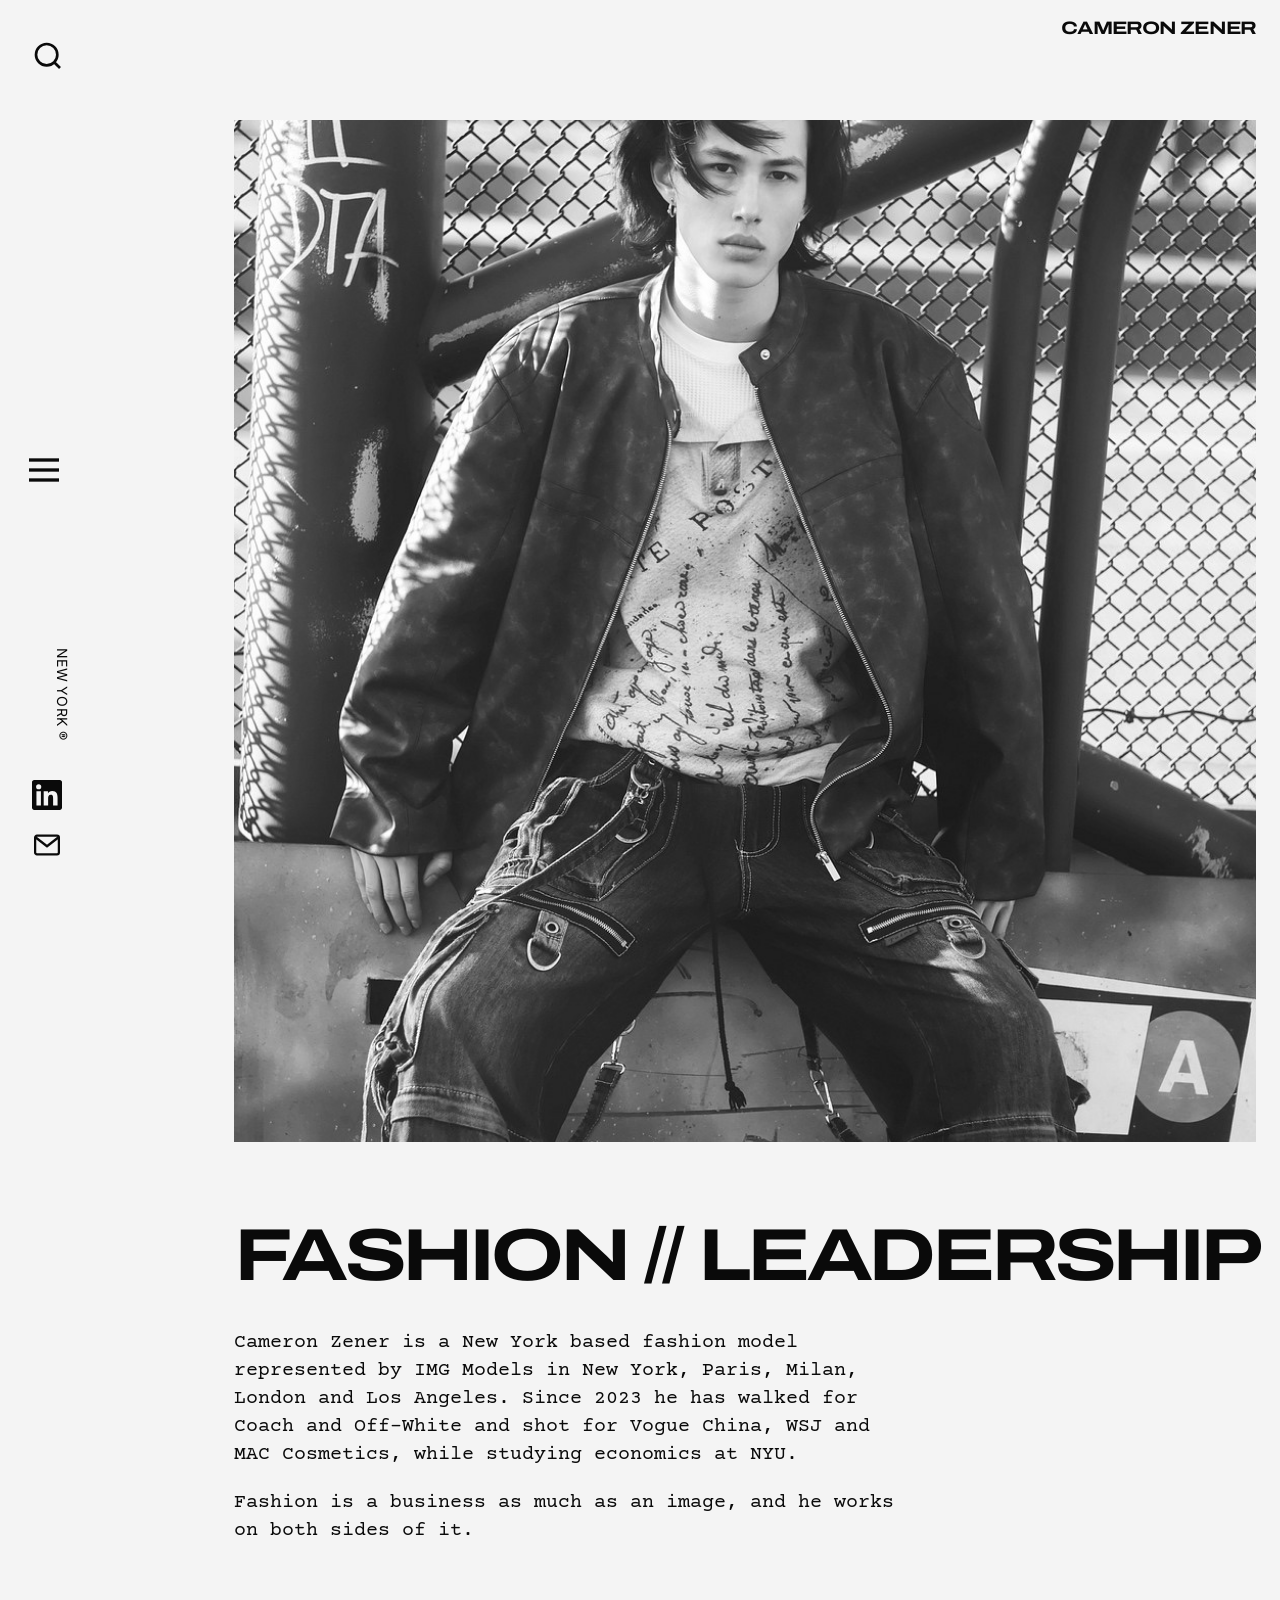
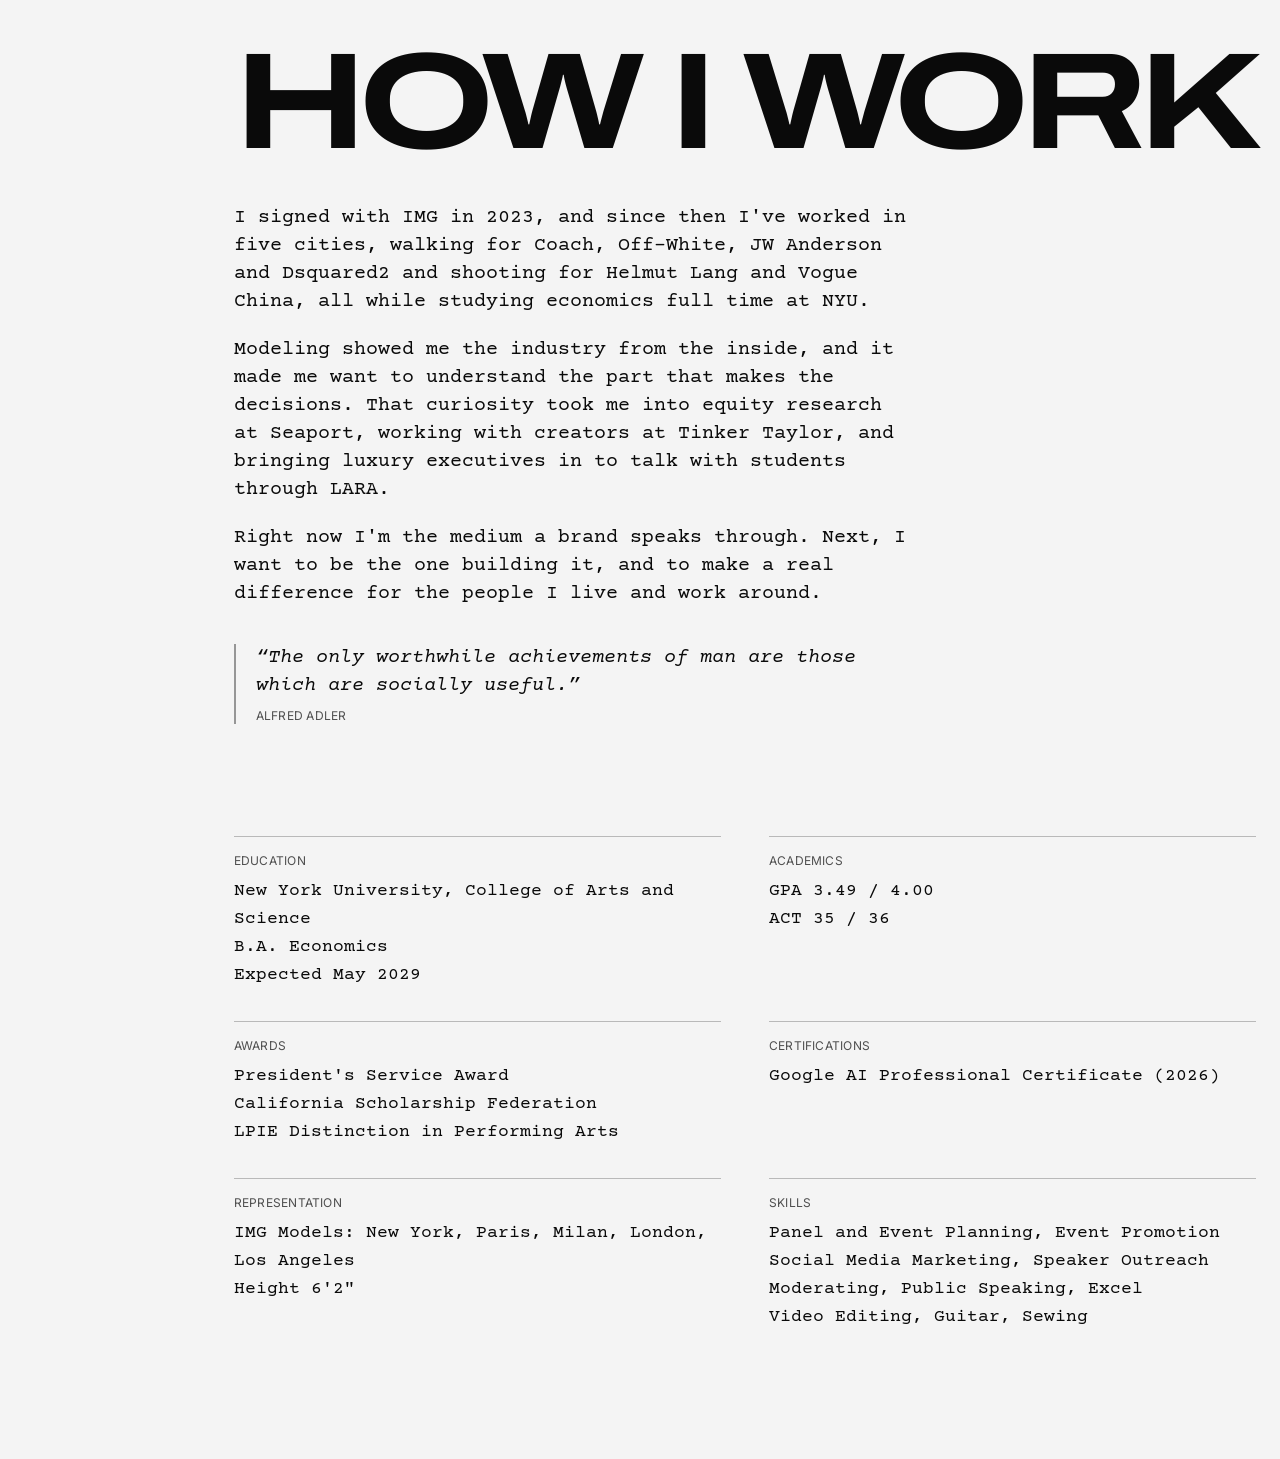
==== commit 4ed9426d: "Update site: skills and EDG video thumbnail Co-Authored-By: Claude Opus 5.5 <noreply@anthropic.com>" ====
--- a/about/index.html
+++ b/about/index.html
@@ -2,4 +2,4 @@
      Pragmatica Extended -> Archivo Expanded, Aktiv Grotesk -> Inter, Courier Std -> Courier Prime --><link href="https://fonts.googleapis.com/css2?family=Archivo:wdth,wght@125,700;125,800&family=Courier+Prime:ital,wght@0,400;0,700;1,400&family=Inter:wght@400;500&display=swap" rel="stylesheet"><style>
       body { font-family: "Courier Prime", "Courier New", monospace; background-color: #000000; color: #f4f4f4; margin: 0; padding: 0; }
       .container { max-width: 100%; margin: 0 auto; }
-    </style><link rel="stylesheet" href="/assets/Layout.DuLoacPO.css"></head><body class="flex flex-col items-center min-h-screen relative max-w-screen p-0 m-0"><main class="container min-h-screen px-2 flex flex-col gap-10 overflow-x-clip mx-auto relative md:pl-[17%]"><a href="/" class="absolute top-0 left-0 md:left-auto md:right-0 cursor-pointer z-20" aria-label="Home"><span class="font-display text-base md:text-lg block m-3 md:m-4 px-2 py-1 bg-black/80">Cameron Zener</span></a><section class="flex flex-col items-center py-10 pb-32 px-4"><!-- Headshot, on top --><div class="w-full max-w-5xl pt-20"><img src="/headshots/headshot.jpg" alt="Portrait of Cameron Zener" width="1200" height="1200" class="w-full aspect-square object-cover object-[50%_30%]" fetchpriority="high"></div><div class="w-full max-w-5xl mt-20"><h1 class="font-display text-[clamp(1.5rem,6.2vw,4.5rem)] md:whitespace-nowrap pb-10" data-fit><span class="inline-block">Fashion // Leadership</span></h1><div class="text-lg md:text-xl flex flex-col gap-5 max-w-2xl"><p>Cameron Zener is a New York based fashion model represented by IMG Models in New York, Paris, Milan, London and Los Angeles. Since 2023 he has walked for Coach and Off-White and shot for Vogue China, WSJ and MAC Cosmetics, while studying economics at NYU.</p><p>Fashion is a business as much as an image, and he works on both sides of it.</p></div></div><div class="w-full max-w-5xl mt-24"><h2 class="font-display text-[clamp(1.5rem,6.2vw,4.5rem)] md:whitespace-nowrap pb-10" data-fit><span class="inline-block">How I Work</span></h2><div class="text-lg md:text-xl flex flex-col gap-5 max-w-2xl"><p>I signed with IMG in 2023, and since then I've worked in five cities, walking for Coach, Off-White, JW Anderson and Dsquared2 and shooting for Helmut Lang and Vogue China, all while studying economics full time at NYU.</p><p>Modeling showed me the industry from the inside, and it made me want to understand the part that makes the decisions. That curiosity took me into equity research at Seaport, working with creators at Tinker Taylor, and bringing luxury executives in to talk with students through LARA.</p><p>Right now I'm the medium a brand speaks through. Next, I want to be the one building it, and to make a real difference for the people I live and work around.</p><blockquote class="border-l-2 border-white/40 pl-5 mt-4 italic"><p>“The only worthwhile achievements of man are those which are socially useful.”</p><footer class="not-italic font-nav text-xs tracking-widest mt-2 opacity-70">Alfred Adler</footer></blockquote></div></div><dl class="w-full max-w-5xl mt-28 grid md:grid-cols-2 gap-x-12 gap-y-8"><div class="border-t border-white/25 pt-4"><dt class="font-nav text-xs tracking-widest mb-2 opacity-70">Education</dt><dd class="text-lg">New York University, College of Arts and Science</dd><dd class="text-lg">B.A. Economics</dd><dd class="text-lg">Expected May 2029</dd></div><div class="border-t border-white/25 pt-4"><dt class="font-nav text-xs tracking-widest mb-2 opacity-70">Academics</dt><dd class="text-lg">GPA 3.49 / 4.00</dd><dd class="text-lg">ACT 35 / 36</dd></div><div class="border-t border-white/25 pt-4"><dt class="font-nav text-xs tracking-widest mb-2 opacity-70">Awards</dt><dd class="text-lg">President&#39;s Service Award</dd><dd class="text-lg">California Scholarship Federation</dd><dd class="text-lg">LPIE Distinction in Performing Arts</dd></div><div class="border-t border-white/25 pt-4"><dt class="font-nav text-xs tracking-widest mb-2 opacity-70">Certifications</dt><dd class="text-lg">Google AI Professional Certificate (2026)</dd></div><div class="border-t border-white/25 pt-4"><dt class="font-nav text-xs tracking-widest mb-2 opacity-70">Representation</dt><dd class="text-lg">IMG Models: New York, Paris, Milan, London, Los Angeles</dd><dd class="text-lg">Height 6&#39;2&quot;</dd></div><div class="border-t border-white/25 pt-4"><dt class="font-nav text-xs tracking-widest mb-2 opacity-70">Skills</dt><dd class="text-lg">Excel, Outreach, Public Speaking</dd><dd class="text-lg">Video Editing, Guitar, Sewing</dd></div></dl></section><script type="module">var e=window.matchMedia(`(min-width: 768px)`);function t(){document.querySelectorAll(`[data-fit]`).forEach(t=>{if(t.style.fontSize=``,!e.matches)return;let n=t.querySelector(`span`);if(!n)return;let r=parseFloat(getComputedStyle(t).fontSize),i=n.getBoundingClientRect().width;i>0&&(t.style.fontSize=`${r*t.clientWidth/i}px`)})}t(),document.fonts?.ready.then(t),window.addEventListener(`resize`,t);</script><section class="hidden p-2 fixed left-6 md:flex flex-col w-2/12 py-10 justify-between h-full min-h-screen z-30"><div class="flex justify-start relative z-10"><style>astro-island,astro-slot,astro-static-slot{display:contents}</style><script>(function(){let e=(e,t)=>{let n=async()=>{await(await e())()},r=typeof t.value==`object`?t.value:void 0,i={timeout:r==null?void 0:r.timeout};`requestIdleCallback`in window?window.requestIdleCallback(n,i):setTimeout(n,i.timeout||200)};(self.Astro||(self.Astro={})).idle=e,window.dispatchEvent(new Event(`astro:idle`))})();</script><script>(function(){function e(t){"@babel/helpers - typeof";return e=typeof Symbol==`function`&&typeof Symbol.iterator==`symbol`?function(e){return typeof e}:function(e){return e&&typeof Symbol==`function`&&e.constructor===Symbol&&e!==Symbol.prototype?`symbol`:typeof e},e(t)}function t(t,n){if(e(t)!=`object`||!t)return t;var r=t[Symbol.toPrimitive];if(r!==void 0){var i=r.call(t,n||`default`);if(e(i)!=`object`)return i;throw TypeError(`@@toPrimitive must return a primitive value.`)}return(n===`string`?String:Number)(t)}function n(n){var r=t(n,`string`);return e(r)==`symbol`?r:r+``}function r(e,t,r){return(t=n(t))in e?Object.defineProperty(e,t,{value:r,enumerable:!0,configurable:!0,writable:!0}):e[t]=r,e}let i=/* @__PURE__ */ new Set([`__proto__`,`constructor`,`prototype`]);{let e={0:e=>a(e),1:e=>n(e),2:e=>new RegExp(e),3:e=>new Date(e),4:e=>new Map(n(e)),5:e=>new Set(n(e)),6:e=>BigInt(e),7:e=>new URL(e),8:e=>new Uint8Array(e),9:e=>new Uint16Array(e),10:e=>new Uint32Array(e),11:e=>1/0*e},t=t=>{let[n,r]=t;return n in e?e[n](r):void 0},n=e=>e.map(t),a=e=>typeof e!=`object`||!e?e:Object.fromEntries(Object.entries(e).map(([e,n])=>[e,t(n)]));class o extends HTMLElement{constructor(...e){super(...e),r(this,`Component`,void 0),r(this,`hydrator`,void 0),r(this,`hydrate`,async()=>{var e;if(!this.hydrator||!this.isConnected)return;let t=(e=this.parentElement)==null?void 0:e.closest(`astro-island[ssr]`);if(t){t.addEventListener(`astro:hydrate`,this.hydrate,{once:!0});return}let n=this.querySelectorAll(`astro-slot`),r={},i=this.querySelectorAll(`template[data-astro-template]`);for(let e of i){let t=e.closest(this.tagName);t!=null&&t.isSameNode(this)&&(r[e.getAttribute(`data-astro-template`)||`default`]=e.innerHTML,e.remove())}for(let e of n){let t=e.closest(this.tagName);t!=null&&t.isSameNode(this)&&(r[e.getAttribute(`name`)||`default`]=e.innerHTML)}let o;try{o=this.hasAttribute(`props`)?a(JSON.parse(this.getAttribute(`props`))):{}}catch(e){let t=this.getAttribute(`component-url`)||`<unknown>`,n=this.getAttribute(`component-export`);throw n&&(t+=` (export ${n})`),console.error(`[hydrate] Error parsing props for component ${t}`,this.getAttribute(`props`),e),e}await this.hydrator(this)(this.Component,o,r,{client:this.getAttribute(`client`)}),this.removeAttribute(`ssr`),this.dispatchEvent(new CustomEvent(`astro:hydrate`))}),r(this,`unmount`,()=>{this.isConnected||this.dispatchEvent(new CustomEvent(`astro:unmount`))})}disconnectedCallback(){document.removeEventListener(`astro:after-swap`,this.unmount),document.addEventListener(`astro:after-swap`,this.unmount,{once:!0})}connectedCallback(){if(!this.hasAttribute(`await-children`)||document.readyState===`interactive`||document.readyState===`complete`)this.childrenConnectedCallback();else{let e=()=>{document.removeEventListener(`DOMContentLoaded`,e),t.disconnect(),this.childrenConnectedCallback()},t=new MutationObserver(()=>{var t;((t=this.lastChild)==null?void 0:t.nodeType)===Node.COMMENT_NODE&&this.lastChild.nodeValue===`astro:end`&&(this.lastChild.remove(),e())});t.observe(this,{childList:!0}),document.addEventListener(`DOMContentLoaded`,e)}}async childrenConnectedCallback(){let e=this.getAttribute(`before-hydration-url`);e&&await import(e),this.start()}getRetryImportUrl(e){let t=new URL(e,document.baseURI);return t.searchParams.set(`astro-retry`,Date.now().toString()),t.toString()}async importWithRetry(e){try{return await import(e)}catch(t){return await new Promise(e=>setTimeout(e,1e3)),import(this.getRetryImportUrl(e))}}handleHydrationError(e){let t=this.getAttribute(`component-url`),n=new CustomEvent(`astro:hydration-error`,{cancelable:!0,bubbles:!0,composed:!0,detail:{error:e,componentUrl:t}});this.dispatchEvent(n)&&console.error(`[astro-island] Error hydrating ${t}`,e)}async start(){let e=JSON.parse(this.getAttribute(`opts`)),t=this.getAttribute(`client`);if(Astro[t]===void 0)window.addEventListener(`astro:${t}`,()=>this.start(),{once:!0});else try{await Astro[t](async()=>{let e=this.getAttribute(`renderer-url`);try{let[t,{default:n}]=await Promise.all([this.importWithRetry(this.getAttribute(`component-url`)),e?this.importWithRetry(e):Promise.resolve({default:()=>()=>{}})]),r=this.getAttribute(`component-export`)||`default`;if(r.includes(`.`)){this.Component=t;for(let e of r.split(`.`)){if(i.has(e)||!this.Component||typeof this.Component!=`object`&&typeof this.Component!=`function`||!Object.hasOwn(this.Component,e))throw Error(`Invalid component export path: ${r}`);this.Component=this.Component[e]}}else{if(i.has(r))throw Error(`Invalid component export path: ${r}`);this.Component=t[r]}return this.hydrator=n,this.hydrate}catch(e){return this.handleHydrationError(e),()=>{}}},e,this)}catch(e){this.handleHydrationError(e)}}attributeChangedCallback(){this.hydrate()}}r(o,`observedAttributes`,[`props`]),customElements.get(`astro-island`)||customElements.define(`astro-island`,o)}})();</script><astro-island uid="70l7L" prefix="r4" component-url="/assets/SearchBar.BFJyZf34.js" component-export="default" renderer-url="/assets/client.DSgfVHwC.js" props="{&quot;items&quot;:[1,[[0,{&quot;title&quot;:[0,&quot;Economic Development Group, Journalism Team&quot;],&quot;url&quot;:[0,&quot;/experience/edg/&quot;],&quot;collection&quot;:[0,&quot;experience&quot;]}],[0,{&quot;title&quot;:[0,&quot;IMG Models, Fashion Model&quot;],&quot;url&quot;:[0,&quot;/experience/img-models/&quot;],&quot;collection&quot;:[0,&quot;experience&quot;]}],[0,{&quot;title&quot;:[0,&quot;Luxury and Retail Association, Member, Mentee &amp; Outreach&quot;],&quot;url&quot;:[0,&quot;/experience/lara/&quot;],&quot;collection&quot;:[0,&quot;experience&quot;]}],[0,{&quot;title&quot;:[0,&quot;Net Impact, Mentee&quot;],&quot;url&quot;:[0,&quot;/experience/net-impact/&quot;],&quot;collection&quot;:[0,&quot;experience&quot;]}],[0,{&quot;title&quot;:[0,&quot;Seaport Research Partners, Analyst in Equity Research&quot;],&quot;url&quot;:[0,&quot;/experience/seaport-research-partners/&quot;],&quot;collection&quot;:[0,&quot;experience&quot;]}],[0,{&quot;title&quot;:[0,&quot;Tinker Taylor, Outreach Intern&quot;],&quot;url&quot;:[0,&quot;/experience/tinker-taylor/&quot;],&quot;collection&quot;:[0,&quot;experience&quot;]}]]]}" ssr client="idle" opts="{&quot;name&quot;:&quot;SearchBar&quot;,&quot;value&quot;:true}" await-children><div class="relative"><button class="cursor-pointer text-white" aria-label="Open search bar" aria-expanded="false"><svg class="w-8 h-8" viewBox="0 0 24 24" fill="none" stroke="currentColor" stroke-width="2"><circle cx="11" cy="11" r="8"></circle><path d="m21 21-4.35-4.35"></path></svg></button></div><!--astro:end--></astro-island></div><astro-island uid="ZertaV" prefix="r5" component-url="/assets/DeskNav.KhwYzTaq.js" component-export="default" renderer-url="/assets/client.DSgfVHwC.js" props="{}" ssr client="idle" opts="{&quot;name&quot;:&quot;DeskNav&quot;,&quot;value&quot;:true}" await-children><div class="flex flex-col items-start absolute top-1/2 left-0"><div style="opacity:0;transform:translateY(-10px)"><button class="cursor-pointer" aria-label="Open navigation menu" aria-expanded="false"><svg class="w-10 h-10" viewBox="0 0 24 24" fill="none" stroke="currentColor" stroke-width="2"><line x1="3" y1="6" x2="21" y2="6"></line><line x1="3" y1="12" x2="21" y2="12"></line><line x1="3" y1="18" x2="21" y2="18"></line></svg></button></div></div><!--astro:end--></astro-island><div class="flex flex-col justify-end items-start text-3xl gap-5 relative z-10"><span class="font-nav text-sm rotate-90 absolute -top-24 -left-4 whitespace-nowrap">New York &reg;</span><a href="https://www.linkedin.com/in/cameronzener/" target="_blank" rel="noopener" aria-label="LinkedIn"><svg width="1em" height="1em" viewBox="0 0 24 24" data-icon="linkedin"><symbol id="ai:local:linkedin"><path fill="currentColor" d="M20.45 20.45h-3.56v-5.57c0-1.33-.02-3.04-1.85-3.04-1.85 0-2.14 1.45-2.14 2.94v5.67H9.35V9h3.41v1.56h.05c.48-.9 1.64-1.85 3.37-1.85 3.6 0 4.27 2.37 4.27 5.46zM5.34 7.43a2.06 2.06 0 1 1 0-4.13 2.06 2.06 0 0 1 0 4.13m1.78 13.02H3.56V9h3.56zM22.22 0H1.77C.79 0 0 .77 0 1.73v20.54C0 23.23.79 24 1.77 24h20.45c.98 0 1.78-.77 1.78-1.73V1.73C24 .77 23.2 0 22.22 0"/></symbol><use href="#ai:local:linkedin"></use></svg></a><a href="mailto:ccamzener@gmail.com" aria-label="Email"><svg width="1em" height="1em" viewBox="0 0 24 24" data-icon="mail"><symbol id="ai:local:mail"><g fill="none" stroke="currentColor" stroke-linecap="round" stroke-linejoin="round" stroke-width="1.8"><rect width="19" height="15" x="2.5" y="4.5" rx="1.5"/><path d="m3 6 9 7 9-7"/></g></symbol><use href="#ai:local:mail"></use></svg></a></div></section><astro-island uid="ZSbCBT" prefix="r1" component-url="/assets/Hamburger.EmimTUyg.js" component-export="default" renderer-url="/assets/client.DSgfVHwC.js" props="{}" ssr client="idle" opts="{&quot;name&quot;:&quot;Hamburger&quot;,&quot;value&quot;:true}" await-children><div class="fixed bottom-0  z-50 max-w-screen left-0 w-full bg-background border-t border-white/20 flex flex-col md:hidden transition-all duration-500 ease-in-out"><nav class="flex flex-col items-center  w-full overflow-hidden transition-all duration-500 ease-in-out h-0 opacity-0 pointer-events-none"><ul class="font-nav my-auto flex flex-col gap-5 text-3xl text-center"><li><a href="/" target="_self" rel="noopener noreferrer" class="animated-link ">Home</a></li><li><a href="/experience" target="_self" rel="noopener noreferrer" class="animated-link ">Experience</a></li><li><a href="/lookbook" target="_self" rel="noopener noreferrer" class="animated-link ">Lookbook</a></li><li><a href="/about" target="_self" rel="noopener noreferrer" class="animated-link ">About</a></li><li><a href="/contact" target="_self" rel="noopener noreferrer" class="animated-link ">Contact</a></li></ul><div class="flex pb-5"><a href="https://www.linkedin.com/in/cameronzener/" target="_blank" rel="noopener noreferrer" aria-label="LinkedIn"><img src="/icons/linkedin.svg" alt="LinkedIn" class="w-9 h-9 mx-3 invert transition-transform duration-300 hover:scale-110"/></a><a href="mailto:ccamzener@gmail.com" aria-label="Email"><img src="/icons/mail.svg" alt="Email" class="w-9 h-9 mx-3 invert transition-transform duration-300 hover:scale-110"/></a></div></nav><div class="py-4 px-5 transition-opacity duration-300">© <!-- -->2026<!-- --> <!-- -->Cameron Zener</div><div class="z-50 absolute right-2 bottom-4"><button aria-expanded="false" aria-label="Open menu"><svg xmlns="http://www.w3.org/2000/svg" width="24" height="24" viewBox="0 0 24 24"><g fill="none" stroke="currentColor" stroke-dasharray="16" stroke-dashoffset="16" stroke-linecap="round" stroke-linejoin="round" stroke-width="2"><path d="M5 5h14"><animate fill="freeze" attributeName="stroke-dashoffset" dur="0.2s" values="16;0"></animate></path><path d="M5 12h14"><animate fill="freeze" attributeName="stroke-dashoffset" begin="0.2s" dur="0.2s" values="16;0"></animate></path><path d="M5 19h14"><animate fill="freeze" attributeName="stroke-dashoffset" begin="0.4s" dur="0.2s" values="16;0"></animate></path></g></svg></button></div></div><!--astro:end--></astro-island></main></body></html>+    </style><link rel="stylesheet" href="/assets/Layout.CBWvSdEs.css"></head><body class="flex flex-col items-center min-h-screen relative max-w-screen p-0 m-0"><main class="container min-h-screen px-2 flex flex-col gap-10 overflow-x-clip mx-auto relative md:pl-[17%]"><a href="/" class="absolute top-0 left-0 md:left-auto md:right-0 cursor-pointer z-20" aria-label="Home"><span class="font-display block m-3 md:m-4 px-2 py-1 bg-black/80 md:text-lg text-base">Cameron Zener</span></a><section class="flex flex-col items-center py-10 pb-32 px-4"><!-- Headshot, on top --><div class="w-full max-w-5xl pt-20"><img src="/headshots/headshot.jpg" alt="Portrait of Cameron Zener" width="1200" height="1200" class="w-full aspect-square object-cover object-[50%_30%]" fetchpriority="high"></div><div class="w-full max-w-5xl mt-20"><h1 class="font-display text-[clamp(1.5rem,6.2vw,4.5rem)] md:whitespace-nowrap pb-10" data-fit><span class="inline-block">Fashion // Leadership</span></h1><div class="text-lg md:text-xl flex flex-col gap-5 max-w-2xl"><p>Cameron Zener is a New York based fashion model represented by IMG Models in New York, Paris, Milan, London and Los Angeles. Since 2023 he has walked for Coach and Off-White and shot for Vogue China, WSJ and MAC Cosmetics, while studying economics at NYU.</p><p>Fashion is a business as much as an image, and he works on both sides of it.</p></div></div><div class="w-full max-w-5xl mt-24"><h2 class="font-display text-[clamp(1.5rem,6.2vw,4.5rem)] md:whitespace-nowrap pb-10" data-fit><span class="inline-block">How I Work</span></h2><div class="text-lg md:text-xl flex flex-col gap-5 max-w-2xl"><p>I signed with IMG in 2023, and since then I've worked in five cities, walking for Coach, Off-White, JW Anderson and Dsquared2 and shooting for Helmut Lang and Vogue China, all while studying economics full time at NYU.</p><p>Modeling showed me the industry from the inside, and it made me want to understand the part that makes the decisions. That curiosity took me into equity research at Seaport, working with creators at Tinker Taylor, and bringing luxury executives in to talk with students through LARA.</p><p>Right now I'm the medium a brand speaks through. Next, I want to be the one building it, and to make a real difference for the people I live and work around.</p><blockquote class="border-l-2 border-white/40 pl-5 mt-4 italic"><p>“The only worthwhile achievements of man are those which are socially useful.”</p><footer class="not-italic font-nav text-xs tracking-widest mt-2 opacity-70">Alfred Adler</footer></blockquote></div></div><dl class="w-full max-w-5xl mt-28 grid md:grid-cols-2 gap-x-12 gap-y-8"><div class="border-t border-white/25 pt-4"><dt class="font-nav text-xs tracking-widest mb-2 opacity-70">Education</dt><dd class="text-lg">New York University, College of Arts and Science</dd><dd class="text-lg">B.A. Economics</dd><dd class="text-lg">Expected May 2029</dd></div><div class="border-t border-white/25 pt-4"><dt class="font-nav text-xs tracking-widest mb-2 opacity-70">Academics</dt><dd class="text-lg">GPA 3.49 / 4.00</dd><dd class="text-lg">ACT 35 / 36</dd></div><div class="border-t border-white/25 pt-4"><dt class="font-nav text-xs tracking-widest mb-2 opacity-70">Awards</dt><dd class="text-lg">President&#39;s Service Award</dd><dd class="text-lg">California Scholarship Federation</dd><dd class="text-lg">LPIE Distinction in Performing Arts</dd></div><div class="border-t border-white/25 pt-4"><dt class="font-nav text-xs tracking-widest mb-2 opacity-70">Certifications</dt><dd class="text-lg">Google AI Professional Certificate (2026)</dd></div><div class="border-t border-white/25 pt-4"><dt class="font-nav text-xs tracking-widest mb-2 opacity-70">Representation</dt><dd class="text-lg">IMG Models: New York, Paris, Milan, London, Los Angeles</dd><dd class="text-lg">Height 6&#39;2&quot;</dd></div><div class="border-t border-white/25 pt-4"><dt class="font-nav text-xs tracking-widest mb-2 opacity-70">Skills</dt><dd class="text-lg">Panel and Event Planning, Event Promotion</dd><dd class="text-lg">Social Media Marketing, Speaker Outreach</dd><dd class="text-lg">Moderating, Public Speaking, Excel</dd><dd class="text-lg">Video Editing, Guitar, Sewing</dd></div></dl></section><script type="module">var e=window.matchMedia(`(min-width: 768px)`);function t(){document.querySelectorAll(`[data-fit]`).forEach(t=>{if(t.style.fontSize=``,!e.matches)return;let n=t.querySelector(`span`);if(!n)return;let r=parseFloat(getComputedStyle(t).fontSize),i=n.getBoundingClientRect().width;i>0&&(t.style.fontSize=`${r*t.clientWidth/i}px`)})}t(),document.fonts?.ready.then(t),window.addEventListener(`resize`,t);</script><section class="hidden p-2 fixed left-6 md:flex flex-col w-2/12 py-10 justify-between h-full min-h-screen z-30"><div class="flex justify-start relative z-10"><style>astro-island,astro-slot,astro-static-slot{display:contents}</style><script>(function(){let e=(e,t)=>{let n=async()=>{await(await e())()},r=typeof t.value==`object`?t.value:void 0,i={timeout:r==null?void 0:r.timeout};`requestIdleCallback`in window?window.requestIdleCallback(n,i):setTimeout(n,i.timeout||200)};(self.Astro||(self.Astro={})).idle=e,window.dispatchEvent(new Event(`astro:idle`))})();</script><script>(function(){function e(t){"@babel/helpers - typeof";return e=typeof Symbol==`function`&&typeof Symbol.iterator==`symbol`?function(e){return typeof e}:function(e){return e&&typeof Symbol==`function`&&e.constructor===Symbol&&e!==Symbol.prototype?`symbol`:typeof e},e(t)}function t(t,n){if(e(t)!=`object`||!t)return t;var r=t[Symbol.toPrimitive];if(r!==void 0){var i=r.call(t,n||`default`);if(e(i)!=`object`)return i;throw TypeError(`@@toPrimitive must return a primitive value.`)}return(n===`string`?String:Number)(t)}function n(n){var r=t(n,`string`);return e(r)==`symbol`?r:r+``}function r(e,t,r){return(t=n(t))in e?Object.defineProperty(e,t,{value:r,enumerable:!0,configurable:!0,writable:!0}):e[t]=r,e}let i=/* @__PURE__ */ new Set([`__proto__`,`constructor`,`prototype`]);{let e={0:e=>a(e),1:e=>n(e),2:e=>new RegExp(e),3:e=>new Date(e),4:e=>new Map(n(e)),5:e=>new Set(n(e)),6:e=>BigInt(e),7:e=>new URL(e),8:e=>new Uint8Array(e),9:e=>new Uint16Array(e),10:e=>new Uint32Array(e),11:e=>1/0*e},t=t=>{let[n,r]=t;return n in e?e[n](r):void 0},n=e=>e.map(t),a=e=>typeof e!=`object`||!e?e:Object.fromEntries(Object.entries(e).map(([e,n])=>[e,t(n)]));class o extends HTMLElement{constructor(...e){super(...e),r(this,`Component`,void 0),r(this,`hydrator`,void 0),r(this,`hydrate`,async()=>{var e;if(!this.hydrator||!this.isConnected)return;let t=(e=this.parentElement)==null?void 0:e.closest(`astro-island[ssr]`);if(t){t.addEventListener(`astro:hydrate`,this.hydrate,{once:!0});return}let n=this.querySelectorAll(`astro-slot`),r={},i=this.querySelectorAll(`template[data-astro-template]`);for(let e of i){let t=e.closest(this.tagName);t!=null&&t.isSameNode(this)&&(r[e.getAttribute(`data-astro-template`)||`default`]=e.innerHTML,e.remove())}for(let e of n){let t=e.closest(this.tagName);t!=null&&t.isSameNode(this)&&(r[e.getAttribute(`name`)||`default`]=e.innerHTML)}let o;try{o=this.hasAttribute(`props`)?a(JSON.parse(this.getAttribute(`props`))):{}}catch(e){let t=this.getAttribute(`component-url`)||`<unknown>`,n=this.getAttribute(`component-export`);throw n&&(t+=` (export ${n})`),console.error(`[hydrate] Error parsing props for component ${t}`,this.getAttribute(`props`),e),e}await this.hydrator(this)(this.Component,o,r,{client:this.getAttribute(`client`)}),this.removeAttribute(`ssr`),this.dispatchEvent(new CustomEvent(`astro:hydrate`))}),r(this,`unmount`,()=>{this.isConnected||this.dispatchEvent(new CustomEvent(`astro:unmount`))})}disconnectedCallback(){document.removeEventListener(`astro:after-swap`,this.unmount),document.addEventListener(`astro:after-swap`,this.unmount,{once:!0})}connectedCallback(){if(!this.hasAttribute(`await-children`)||document.readyState===`interactive`||document.readyState===`complete`)this.childrenConnectedCallback();else{let e=()=>{document.removeEventListener(`DOMContentLoaded`,e),t.disconnect(),this.childrenConnectedCallback()},t=new MutationObserver(()=>{var t;((t=this.lastChild)==null?void 0:t.nodeType)===Node.COMMENT_NODE&&this.lastChild.nodeValue===`astro:end`&&(this.lastChild.remove(),e())});t.observe(this,{childList:!0}),document.addEventListener(`DOMContentLoaded`,e)}}async childrenConnectedCallback(){let e=this.getAttribute(`before-hydration-url`);e&&await import(e),this.start()}getRetryImportUrl(e){let t=new URL(e,document.baseURI);return t.searchParams.set(`astro-retry`,Date.now().toString()),t.toString()}async importWithRetry(e){try{return await import(e)}catch(t){return await new Promise(e=>setTimeout(e,1e3)),import(this.getRetryImportUrl(e))}}handleHydrationError(e){let t=this.getAttribute(`component-url`),n=new CustomEvent(`astro:hydration-error`,{cancelable:!0,bubbles:!0,composed:!0,detail:{error:e,componentUrl:t}});this.dispatchEvent(n)&&console.error(`[astro-island] Error hydrating ${t}`,e)}async start(){let e=JSON.parse(this.getAttribute(`opts`)),t=this.getAttribute(`client`);if(Astro[t]===void 0)window.addEventListener(`astro:${t}`,()=>this.start(),{once:!0});else try{await Astro[t](async()=>{let e=this.getAttribute(`renderer-url`);try{let[t,{default:n}]=await Promise.all([this.importWithRetry(this.getAttribute(`component-url`)),e?this.importWithRetry(e):Promise.resolve({default:()=>()=>{}})]),r=this.getAttribute(`component-export`)||`default`;if(r.includes(`.`)){this.Component=t;for(let e of r.split(`.`)){if(i.has(e)||!this.Component||typeof this.Component!=`object`&&typeof this.Component!=`function`||!Object.hasOwn(this.Component,e))throw Error(`Invalid component export path: ${r}`);this.Component=this.Component[e]}}else{if(i.has(r))throw Error(`Invalid component export path: ${r}`);this.Component=t[r]}return this.hydrator=n,this.hydrate}catch(e){return this.handleHydrationError(e),()=>{}}},e,this)}catch(e){this.handleHydrationError(e)}}attributeChangedCallback(){this.hydrate()}}r(o,`observedAttributes`,[`props`]),customElements.get(`astro-island`)||customElements.define(`astro-island`,o)}})();</script><astro-island uid="Z1Jp9L" prefix="r4" component-url="/assets/SearchBar.BFJyZf34.js" component-export="default" renderer-url="/assets/client.DSgfVHwC.js" props="{&quot;items&quot;:[1,[[0,{&quot;title&quot;:[0,&quot;Economic Development Group, Member, Journalism Team&quot;],&quot;url&quot;:[0,&quot;/experience/edg/&quot;],&quot;collection&quot;:[0,&quot;experience&quot;]}],[0,{&quot;title&quot;:[0,&quot;IMG Models, Fashion Model&quot;],&quot;url&quot;:[0,&quot;/experience/img-models/&quot;],&quot;collection&quot;:[0,&quot;experience&quot;]}],[0,{&quot;title&quot;:[0,&quot;Luxury and Retail Association, Member, Mentee &amp; Outreach&quot;],&quot;url&quot;:[0,&quot;/experience/lara/&quot;],&quot;collection&quot;:[0,&quot;experience&quot;]}],[0,{&quot;title&quot;:[0,&quot;Net Impact, Member &amp; Mentee&quot;],&quot;url&quot;:[0,&quot;/experience/net-impact/&quot;],&quot;collection&quot;:[0,&quot;experience&quot;]}],[0,{&quot;title&quot;:[0,&quot;Noah&#39;s Bagels, Food Service Associate&quot;],&quot;url&quot;:[0,&quot;/experience/noahs-bagels/&quot;],&quot;collection&quot;:[0,&quot;experience&quot;]}],[0,{&quot;title&quot;:[0,&quot;Seaport Research Partners, Analyst in Equity Research&quot;],&quot;url&quot;:[0,&quot;/experience/seaport-research-partners/&quot;],&quot;collection&quot;:[0,&quot;experience&quot;]}],[0,{&quot;title&quot;:[0,&quot;Sleepy Hollow, Camp Counselor&quot;],&quot;url&quot;:[0,&quot;/experience/sleepy-hollow/&quot;],&quot;collection&quot;:[0,&quot;experience&quot;]}],[0,{&quot;title&quot;:[0,&quot;Tinker Taylor, Outreach Intern&quot;],&quot;url&quot;:[0,&quot;/experience/tinker-taylor/&quot;],&quot;collection&quot;:[0,&quot;experience&quot;]}]]]}" ssr client="idle" opts="{&quot;name&quot;:&quot;SearchBar&quot;,&quot;value&quot;:true}" await-children><div class="relative"><button class="cursor-pointer text-white" aria-label="Open search bar" aria-expanded="false"><svg class="w-8 h-8" viewBox="0 0 24 24" fill="none" stroke="currentColor" stroke-width="2"><circle cx="11" cy="11" r="8"></circle><path d="m21 21-4.35-4.35"></path></svg></button></div><!--astro:end--></astro-island></div><astro-island uid="ZertaV" prefix="r5" component-url="/assets/DeskNav.CePVo0_1.js" component-export="default" renderer-url="/assets/client.DSgfVHwC.js" props="{}" ssr client="idle" opts="{&quot;name&quot;:&quot;DeskNav&quot;,&quot;value&quot;:true}" await-children><div class="flex flex-col items-start absolute top-1/2 left-0"><div style="opacity:0;transform:translateY(-10px)"><button class="cursor-pointer" aria-label="Open navigation menu" aria-expanded="false"><svg class="w-10 h-10" viewBox="0 0 24 24" fill="none" stroke="currentColor" stroke-width="2"><line x1="3" y1="6" x2="21" y2="6"></line><line x1="3" y1="12" x2="21" y2="12"></line><line x1="3" y1="18" x2="21" y2="18"></line></svg></button></div></div><!--astro:end--></astro-island><div class="flex flex-col justify-end items-start text-3xl gap-5 relative z-10"><span class="font-nav text-sm rotate-90 absolute -top-24 -left-4 whitespace-nowrap">New York &reg;</span><a href="https://www.linkedin.com/in/cameronzener/" target="_blank" rel="noopener" aria-label="LinkedIn"><svg width="1em" height="1em" viewBox="0 0 24 24" data-icon="linkedin"><symbol id="ai:local:linkedin"><path fill="currentColor" d="M20.45 20.45h-3.56v-5.57c0-1.33-.02-3.04-1.85-3.04-1.85 0-2.14 1.45-2.14 2.94v5.67H9.35V9h3.41v1.56h.05c.48-.9 1.64-1.85 3.37-1.85 3.6 0 4.27 2.37 4.27 5.46zM5.34 7.43a2.06 2.06 0 1 1 0-4.13 2.06 2.06 0 0 1 0 4.13m1.78 13.02H3.56V9h3.56zM22.22 0H1.77C.79 0 0 .77 0 1.73v20.54C0 23.23.79 24 1.77 24h20.45c.98 0 1.78-.77 1.78-1.73V1.73C24 .77 23.2 0 22.22 0"/></symbol><use href="#ai:local:linkedin"></use></svg></a><a href="mailto:ccamzener@gmail.com" aria-label="Email"><svg width="1em" height="1em" viewBox="0 0 24 24" data-icon="mail"><symbol id="ai:local:mail"><g fill="none" stroke="currentColor" stroke-linecap="round" stroke-linejoin="round" stroke-width="1.8"><rect width="19" height="15" x="2.5" y="4.5" rx="1.5"/><path d="m3 6 9 7 9-7"/></g></symbol><use href="#ai:local:mail"></use></svg></a></div></section><astro-island uid="Z2wOmIU" prefix="r1" component-url="/assets/Hamburger.C0kEbR2i.js" component-export="default" renderer-url="/assets/client.DSgfVHwC.js" props="{}" ssr client="idle" opts="{&quot;name&quot;:&quot;Hamburger&quot;,&quot;value&quot;:true}" await-children><div class="md:hidden"><nav aria-hidden="true" class="fixed inset-0 z-40 flex flex-col items-center bg-background transition-opacity duration-300 opacity-0 pointer-events-none"><ul class="font-nav my-auto flex flex-col gap-5 text-3xl text-center"><li><a href="/" target="_self" rel="noopener noreferrer" class="animated-link ">Home</a></li><li><a href="/experience" target="_self" rel="noopener noreferrer" class="animated-link ">Experience</a></li><li><a href="/lookbook" target="_self" rel="noopener noreferrer" class="animated-link ">Lookbook</a></li><li><a href="/about" target="_self" rel="noopener noreferrer" class="animated-link ">About</a></li><li><a href="/contact" target="_self" rel="noopener noreferrer" class="animated-link ">Contact</a></li></ul><div class="flex pb-10"><a href="https://www.linkedin.com/in/cameronzener/" target="_blank" rel="noopener noreferrer" aria-label="LinkedIn"><img src="/icons/linkedin.svg" alt="LinkedIn" class="w-9 h-9 mx-3"/></a><a href="mailto:ccamzener@gmail.com" aria-label="Email"><img src="/icons/mail.svg" alt="Email" class="w-9 h-9 mx-3"/></a></div></nav><button class="fixed top-3 right-3 z-50 p-2 bg-background/80 rounded-sm" aria-expanded="false" aria-label="Open menu"><svg xmlns="http://www.w3.org/2000/svg" width="26" height="26" viewBox="0 0 24 24" fill="none" stroke="currentColor" stroke-width="2" stroke-linecap="round"><path d="M4 6h16M4 12h16M4 18h16"></path></svg></button></div><!--astro:end--></astro-island></main></body></html>
--- a/assets/Layout.CBWvSdEs.css
+++ b/assets/Layout.CBWvSdEs.css
@@ -0,0 +1,2 @@
+/*! tailwindcss v4.3.5 | MIT License | https://tailwindcss.com */
+@layer properties{@supports (((-webkit-hyphens:none)) and (not (margin-trim:block))) or ((-moz-orient:inline) and (not (color:rgb(from red r g b)))){*,:before,:after,::backdrop{--tw-rotate-x:initial;--tw-rotate-y:initial;--tw-rotate-z:initial;--tw-skew-x:initial;--tw-skew-y:initial;--tw-space-y-reverse:0;--tw-divide-y-reverse:0;--tw-border-style:solid;--tw-leading:initial;--tw-font-weight:initial;--tw-tracking:initial;--tw-shadow:0 0 #0000;--tw-shadow-color:initial;--tw-shadow-alpha:100%;--tw-inset-shadow:0 0 #0000;--tw-inset-shadow-color:initial;--tw-inset-shadow-alpha:100%;--tw-ring-color:initial;--tw-ring-shadow:0 0 #0000;--tw-inset-ring-color:initial;--tw-inset-ring-shadow:0 0 #0000;--tw-ring-inset:initial;--tw-ring-offset-width:0px;--tw-ring-offset-color:#fff;--tw-ring-offset-shadow:0 0 #0000;--tw-outline-style:solid;--tw-blur:initial;--tw-brightness:initial;--tw-contrast:initial;--tw-grayscale:initial;--tw-hue-rotate:initial;--tw-invert:initial;--tw-opacity:initial;--tw-saturate:initial;--tw-sepia:initial;--tw-drop-shadow:initial;--tw-drop-shadow-color:initial;--tw-drop-shadow-alpha:100%;--tw-drop-shadow-size:initial;--tw-duration:initial;--tw-ease:initial;--tw-translate-x:0;--tw-translate-y:0;--tw-translate-z:0}}}@layer theme{:root,:host{--font-sans:"Courier Prime", "Courier New", monospace;--font-mono:ui-monospace, SFMono-Regular, Menlo, Monaco, Consolas, "Liberation Mono", "Courier New", monospace;--color-black:#040404;--color-white:#f4f4f4;--spacing:.25rem;--container-md:28rem;--container-lg:32rem;--container-2xl:42rem;--container-3xl:48rem;--container-5xl:64rem;--text-xs:.75rem;--text-xs--line-height:calc(1 / .75);--text-sm:.875rem;--text-sm--line-height:calc(1.25 / .875);--text-base:1rem;--text-base--line-height:calc(1.5 / 1);--text-lg:1.125rem;--text-lg--line-height:calc(1.75 / 1.125);--text-xl:1.25rem;--text-xl--line-height:calc(1.75 / 1.25);--text-2xl:1.5rem;--text-2xl--line-height:calc(2 / 1.5);--text-3xl:1.875rem;--text-3xl--line-height:calc(2.25 / 1.875);--text-4xl:2.25rem;--text-4xl--line-height:calc(2.5 / 2.25);--text-5xl:3rem;--text-5xl--line-height:1;--text-6xl:3.75rem;--text-6xl--line-height:1;--text-7xl:4.5rem;--text-7xl--line-height:1;--text-8xl:6rem;--text-8xl--line-height:1;--text-9xl:8rem;--text-9xl--line-height:1;--font-weight-medium:500;--font-weight-semibold:600;--font-weight-bold:700;--tracking-wide:.025em;--tracking-widest:.1em;--leading-tight:1.25;--leading-snug:1.375;--leading-normal:1.5;--radius-sm:.25rem;--radius-lg:.5rem;--radius-xl:.75rem;--ease-in-out:cubic-bezier(.4, 0, .2, 1);--default-transition-duration:.15s;--default-transition-timing-function:cubic-bezier(.4, 0, .2, 1);--default-font-family:var(--font-sans);--default-mono-font-family:var(--font-mono);--font-nav:"Inter", "Helvetica Neue", Arial, sans-serif;--font-display:"Archivo", "Helvetica Neue", Arial, sans-serif;--color-primary:#8c8c8c;--color-muted:#0d0d0d;--color-background:#000}}@layer base{*,:after,:before,::backdrop{box-sizing:border-box;border:0 solid;margin:0;padding:0}::file-selector-button{box-sizing:border-box;border:0 solid;margin:0;padding:0}html,:host{-webkit-text-size-adjust:100%;tab-size:4;line-height:1.5;font-family:var(--default-font-family,-apple-system, BlinkMacSystemFont, "Segoe UI", Roboto, "Helvetica Neue", "Noto Sans", Arial, sans-serif, "Apple Color Emoji", "Segoe UI Emoji", "Segoe UI Symbol", "Noto Color Emoji");font-feature-settings:var(--default-font-feature-settings,normal);font-variation-settings:var(--default-font-variation-settings,normal);-webkit-tap-highlight-color:transparent}hr{height:0;color:inherit;border-top-width:1px}abbr:where([title]){text-decoration:underline dotted}h1,h2,h3,h4,h5,h6{font-size:inherit;font-weight:inherit}a{color:inherit;-webkit-text-decoration:inherit;-webkit-text-decoration:inherit;-webkit-text-decoration:inherit;text-decoration:inherit}b,strong{font-weight:bolder}code,kbd,samp,pre{font-family:var(--default-mono-font-family,ui-monospace, SFMono-Regular, Menlo, Monaco, Consolas, "Liberation Mono", "Courier New", monospace);font-feature-settings:var(--default-mono-font-feature-settings,normal);font-variation-settings:var(--default-mono-font-variation-settings,normal);font-size:1em}small{font-size:80%}sub,sup{vertical-align:baseline;font-size:75%;line-height:0;position:relative}sub{bottom:-.25em}sup{top:-.5em}table{text-indent:0;border-color:inherit;border-collapse:collapse}:-moz-focusring:where(:not(iframe)){outline:auto}progress{vertical-align:baseline}summary{display:list-item}ol,ul,menu{list-style:none}img,svg,video,canvas,audio,iframe,embed,object{vertical-align:middle;display:block}img,video{max-width:100%;height:auto}button,input,select,optgroup,textarea{font:inherit;font-feature-settings:inherit;font-variation-settings:inherit;letter-spacing:inherit;color:inherit;opacity:1;background-color:#0000;border-radius:0}::file-selector-button{font:inherit;font-feature-settings:inherit;font-variation-settings:inherit;letter-spacing:inherit;color:inherit;opacity:1;background-color:#0000;border-radius:0}:where(select:is([multiple],[size])) optgroup{font-weight:bolder}:where(select:is([multiple],[size])) optgroup option{padding-inline-start:20px}::file-selector-button{margin-inline-end:4px}::placeholder{opacity:1}@supports (not ((-webkit-appearance:-apple-pay-button))) or (contain-intrinsic-size:1px){::placeholder{color:currentColor}@supports (color:color-mix(in lab, red, red)){::placeholder{color:color-mix(in oklab, currentcolor 50%, transparent)}}}textarea{resize:vertical}::-webkit-search-decoration{-webkit-appearance:none}::-webkit-date-and-time-value{min-height:1lh;text-align:inherit}::-webkit-datetime-edit{display:inline-flex}::-webkit-datetime-edit-fields-wrapper{padding:0}::-webkit-datetime-edit{padding-block:0}::-webkit-datetime-edit-year-field{padding-block:0}::-webkit-datetime-edit-month-field{padding-block:0}::-webkit-datetime-edit-day-field{padding-block:0}::-webkit-datetime-edit-hour-field{padding-block:0}::-webkit-datetime-edit-minute-field{padding-block:0}::-webkit-datetime-edit-second-field{padding-block:0}::-webkit-datetime-edit-millisecond-field{padding-block:0}::-webkit-datetime-edit-meridiem-field{padding-block:0}::-webkit-calendar-picker-indicator{line-height:1}:-moz-ui-invalid{box-shadow:none}button,input:where([type=button],[type=reset],[type=submit]){appearance:button}::file-selector-button{appearance:button}::-webkit-inner-spin-button{height:auto}::-webkit-outer-spin-button{height:auto}[hidden]:where(:not([hidden=until-found])){display:none!important}body{font-family:var(--font-sans);background-color:var(--color-background);color:var(--color-white)}}@layer components;@layer utilities{.pointer-events-none{pointer-events:none}.absolute{position:absolute}.fixed{position:fixed}.relative{position:relative}.static{position:static}.inset-0{inset:0}.-top-1{top:calc(var(--spacing) * -1)}.-top-24{top:calc(var(--spacing) * -24)}.top-0{top:0}.top-1\/2{top:50%}.top-3{top:calc(var(--spacing) * 3)}.right-3{right:calc(var(--spacing) * 3)}.bottom-1\/4{bottom:25%}.bottom-3{bottom:calc(var(--spacing) * 3)}.-left-1{left:calc(var(--spacing) * -1)}.-left-4{left:calc(var(--spacing) * -4)}.-left-6{left:calc(var(--spacing) * -6)}.left-0{left:0}.left-3{left:calc(var(--spacing) * 3)}.left-6{left:calc(var(--spacing) * 6)}.z-10{z-index:10}.z-20{z-index:20}.z-30{z-index:30}.z-40{z-index:40}.z-50{z-index:50}.col-span-1{grid-column:span 1/span 1}.col-start-2{grid-column-start:2}.container{width:100%}@media (width>=40rem){.container{max-width:40rem}}@media (width>=48rem){.container{max-width:48rem}}@media (width>=64rem){.container{max-width:64rem}}@media (width>=80rem){.container{max-width:80rem}}@media (width>=96rem){.container{max-width:96rem}}@media (width>=120rem){.container{max-width:120rem}}.m-0{margin:0}.m-3{margin:calc(var(--spacing) * 3)}.mx-3{margin-inline:calc(var(--spacing) * 3)}.mx-auto{margin-inline:auto}.my-auto{margin-block:auto}.mt-1{margin-top:var(--spacing)}.mt-2{margin-top:calc(var(--spacing) * 2)}.mt-3{margin-top:calc(var(--spacing) * 3)}.mt-4{margin-top:calc(var(--spacing) * 4)}.mt-5{margin-top:calc(var(--spacing) * 5)}.mt-6{margin-top:calc(var(--spacing) * 6)}.mt-10{margin-top:calc(var(--spacing) * 10)}.mt-12{margin-top:calc(var(--spacing) * 12)}.mt-14{margin-top:calc(var(--spacing) * 14)}.mt-20{margin-top:calc(var(--spacing) * 20)}.mt-24{margin-top:calc(var(--spacing) * 24)}.mt-28{margin-top:calc(var(--spacing) * 28)}.mt-auto{margin-top:auto}.mr-5{margin-right:calc(var(--spacing) * 5)}.mb-2{margin-bottom:calc(var(--spacing) * 2)}.mb-3{margin-bottom:calc(var(--spacing) * 3)}.mb-6{margin-bottom:calc(var(--spacing) * 6)}.mb-8{margin-bottom:calc(var(--spacing) * 8)}.mb-10{margin-bottom:calc(var(--spacing) * 10)}.mb-12{margin-bottom:calc(var(--spacing) * 12)}.mb-16{margin-bottom:calc(var(--spacing) * 16)}.ml-2{margin-left:calc(var(--spacing) * 2)}.ml-6{margin-left:calc(var(--spacing) * 6)}.block{display:block}.flex{display:flex}.grid{display:grid}.hidden{display:none}.inline-block{display:inline-block}.inline-flex{display:inline-flex}.aspect-\[3\/4\]{aspect-ratio:3/4}.aspect-\[4\/3\]{aspect-ratio:4/3}.aspect-square{aspect-ratio:1}.h-6{height:calc(var(--spacing) * 6)}.h-8{height:calc(var(--spacing) * 8)}.h-9{height:calc(var(--spacing) * 9)}.h-10{height:calc(var(--spacing) * 10)}.h-14{height:calc(var(--spacing) * 14)}.h-25{height:calc(var(--spacing) * 25)}.h-\[56vh\]{height:56vh}.h-auto{height:auto}.h-full{height:100%}.h-screen{height:100vh}.max-h-72{max-height:calc(var(--spacing) * 72)}.max-h-\[70vh\]{max-height:70vh}.max-h-\[78vh\]{max-height:78vh}.max-h-full{max-height:100%}.min-h-\[2\.6em\]{min-height:2.6em}.min-h-\[40vh\]{min-height:40vh}.min-h-\[80vh\]{min-height:80vh}.min-h-screen{min-height:100vh}.w-2\/5{width:40%}.w-2\/12{width:16.6667%}.w-4\/5{width:80%}.w-6{width:calc(var(--spacing) * 6)}.w-8{width:calc(var(--spacing) * 8)}.w-9{width:calc(var(--spacing) * 9)}.w-10{width:calc(var(--spacing) * 10)}.w-14{width:calc(var(--spacing) * 14)}.w-64{width:calc(var(--spacing) * 64)}.w-72{width:calc(var(--spacing) * 72)}.w-\[72vw\]{width:72vw}.w-full{width:100%}.w-max{width:max-content}.max-w-2xl{max-width:var(--container-2xl)}.max-w-3xl{max-width:var(--container-3xl)}.max-w-5xl{max-width:var(--container-5xl)}.max-w-64{max-width:calc(var(--spacing) * 64)}.max-w-\[11ch\]{max-width:11ch}.max-w-\[11rem\]{max-width:11rem}.max-w-\[20rem\]{max-width:20rem}.max-w-\[60vh\]{max-width:60vh}.max-w-\[1000px\]{max-width:1000px}.max-w-\[1100px\]{max-width:1100px}.max-w-\[1200px\]{max-width:1200px}.max-w-\[1400px\]{max-width:1400px}.max-w-full{max-width:100%}.max-w-lg{max-width:var(--container-lg)}.max-w-md{max-width:var(--container-md)}.max-w-screen{max-width:100vw}.min-w-0{min-width:0}.flex-1{flex:1}.flex-shrink{flex-shrink:1}.shrink-0{flex-shrink:0}.grow{flex-grow:1}.-rotate-90{rotate:-90deg}.rotate-45{rotate:45deg}.rotate-90{rotate:90deg}.transform{transform:var(--tw-rotate-x, ) var(--tw-rotate-y, ) var(--tw-rotate-z, ) var(--tw-skew-x, ) var(--tw-skew-y, )}.cursor-pointer{cursor:pointer}.resize{resize:both}.grid-cols-1{grid-template-columns:repeat(1,minmax(0,1fr))}.grid-cols-2{grid-template-columns:repeat(2,minmax(0,1fr))}.grid-cols-\[2\.5rem_minmax\(0\,1fr\)\]{grid-template-columns:2.5rem minmax(0,1fr)}.flex-col{flex-direction:column}.flex-row{flex-direction:row}.flex-wrap{flex-wrap:wrap}.items-baseline{align-items:baseline}.items-center{align-items:center}.items-end{align-items:flex-end}.items-start{align-items:flex-start}.justify-between{justify-content:space-between}.justify-center{justify-content:center}.justify-end{justify-content:flex-end}.justify-start{justify-content:flex-start}.gap-2{gap:calc(var(--spacing) * 2)}.gap-3{gap:calc(var(--spacing) * 3)}.gap-4{gap:calc(var(--spacing) * 4)}.gap-5{gap:calc(var(--spacing) * 5)}.gap-6{gap:calc(var(--spacing) * 6)}.gap-8{gap:calc(var(--spacing) * 8)}.gap-10{gap:calc(var(--spacing) * 10)}:where(.space-y-1>:not(:last-child)){--tw-space-y-reverse:0;margin-block-start:calc(var(--spacing) * var(--tw-space-y-reverse));margin-block-end:calc(var(--spacing) * calc(1 - var(--tw-space-y-reverse)))}.gap-x-4{column-gap:calc(var(--spacing) * 4)}.gap-x-8{column-gap:calc(var(--spacing) * 8)}.gap-x-12{column-gap:calc(var(--spacing) * 12)}.gap-y-1{row-gap:var(--spacing)}.gap-y-3{row-gap:calc(var(--spacing) * 3)}.gap-y-8{row-gap:calc(var(--spacing) * 8)}:where(.divide-y>:not(:last-child)){--tw-divide-y-reverse:0;border-bottom-style:var(--tw-border-style);border-top-style:var(--tw-border-style);border-top-width:calc(1px * var(--tw-divide-y-reverse));border-bottom-width:calc(1px * calc(1 - var(--tw-divide-y-reverse)))}:where(.divide-white\/15>:not(:last-child)){border-color:#f4f4f426}@supports (color:color-mix(in lab, red, red)){:where(.divide-white\/15>:not(:last-child)){border-color:color-mix(in oklab, var(--color-white) 15%, transparent)}}.self-center{align-self:center}.overflow-hidden{overflow:hidden}.overflow-x-clip{overflow-x:clip}.overflow-y-auto{overflow-y:auto}.rounded-\[3px\]{border-radius:3px}.rounded-full{border-radius:2147483647px}.rounded-lg{border-radius:var(--radius-lg)}.rounded-sm{border-radius:var(--radius-sm)}.rounded-r-xl{border-top-right-radius:var(--radius-xl);border-bottom-right-radius:var(--radius-xl)}.border{border-style:var(--tw-border-style);border-width:1px}.border-t{border-top-style:var(--tw-border-style);border-top-width:1px}.border-b{border-bottom-style:var(--tw-border-style);border-bottom-width:1px}.border-l-2{border-left-style:var(--tw-border-style);border-left-width:2px}.border-dotted{--tw-border-style:dotted;border-style:dotted}.border-white{border-color:var(--color-white)}.border-white\/10{border-color:#f4f4f41a}@supports (color:color-mix(in lab, red, red)){.border-white\/10{border-color:color-mix(in oklab, var(--color-white) 10%, transparent)}}.border-white\/15{border-color:#f4f4f426}@supports (color:color-mix(in lab, red, red)){.border-white\/15{border-color:color-mix(in oklab, var(--color-white) 15%, transparent)}}.border-white\/20{border-color:#f4f4f433}@supports (color:color-mix(in lab, red, red)){.border-white\/20{border-color:color-mix(in oklab, var(--color-white) 20%, transparent)}}.border-white\/25{border-color:#f4f4f440}@supports (color:color-mix(in lab, red, red)){.border-white\/25{border-color:color-mix(in oklab, var(--color-white) 25%, transparent)}}.border-white\/30{border-color:#f4f4f44d}@supports (color:color-mix(in lab, red, red)){.border-white\/30{border-color:color-mix(in oklab, var(--color-white) 30%, transparent)}}.border-white\/40{border-color:#f4f4f466}@supports (color:color-mix(in lab, red, red)){.border-white\/40{border-color:color-mix(in oklab, var(--color-white) 40%, transparent)}}.bg-\[\#dedede\]{background-color:#dedede}.bg-background{background-color:var(--color-background)}.bg-background\/80{background-color:#000c}@supports (color:color-mix(in lab, red, red)){.bg-background\/80{background-color:color-mix(in oklab, var(--color-background) 80%, transparent)}}.bg-black\/70{background-color:#040404b3}@supports (color:color-mix(in lab, red, red)){.bg-black\/70{background-color:color-mix(in oklab, var(--color-black) 70%, transparent)}}.bg-black\/80{background-color:#040404cc}@supports (color:color-mix(in lab, red, red)){.bg-black\/80{background-color:color-mix(in oklab, var(--color-black) 80%, transparent)}}.bg-muted{background-color:var(--color-muted)}.bg-transparent{background-color:#0000}.bg-white{background-color:var(--color-white)}.object-contain{object-fit:contain}.object-cover{object-fit:cover}.object-\[50\%_30\%\]{object-position:50% 30%}.p-0{padding:0}.p-2{padding:calc(var(--spacing) * 2)}.p-3{padding:calc(var(--spacing) * 3)}.p-4{padding:calc(var(--spacing) * 4)}.p-5{padding:calc(var(--spacing) * 5)}.p-6{padding:calc(var(--spacing) * 6)}.p-10{padding:calc(var(--spacing) * 10)}.px-2{padding-inline:calc(var(--spacing) * 2)}.px-3{padding-inline:calc(var(--spacing) * 3)}.px-4{padding-inline:calc(var(--spacing) * 4)}.px-5{padding-inline:calc(var(--spacing) * 5)}.py-1{padding-block:var(--spacing)}.py-2{padding-block:calc(var(--spacing) * 2)}.py-4{padding-block:calc(var(--spacing) * 4)}.py-10{padding-block:calc(var(--spacing) * 10)}.py-16{padding-block:calc(var(--spacing) * 16)}.py-32{padding-block:calc(var(--spacing) * 32)}.pt-4{padding-top:calc(var(--spacing) * 4)}.pt-5{padding-top:calc(var(--spacing) * 5)}.pt-10{padding-top:calc(var(--spacing) * 10)}.pt-20{padding-top:calc(var(--spacing) * 20)}.pt-24{padding-top:calc(var(--spacing) * 24)}.pt-32{padding-top:calc(var(--spacing) * 32)}.pr-4{padding-right:calc(var(--spacing) * 4)}.pb-6{padding-bottom:calc(var(--spacing) * 6)}.pb-8{padding-bottom:calc(var(--spacing) * 8)}.pb-10{padding-bottom:calc(var(--spacing) * 10)}.pb-24{padding-bottom:calc(var(--spacing) * 24)}.pb-32{padding-bottom:calc(var(--spacing) * 32)}.pl-5{padding-left:calc(var(--spacing) * 5)}.pl-6{padding-left:calc(var(--spacing) * 6)}.text-center{text-align:center}.text-left{text-align:left}.text-right{text-align:right}.font-display{font-family:var(--font-display)}.font-nav{font-family:var(--font-nav)}.text-2xl{font-size:var(--text-2xl);line-height:var(--tw-leading,var(--text-2xl--line-height))}.text-3xl{font-size:var(--text-3xl);line-height:var(--tw-leading,var(--text-3xl--line-height))}.text-4xl{font-size:var(--text-4xl);line-height:var(--tw-leading,var(--text-4xl--line-height))}.text-5xl{font-size:var(--text-5xl);line-height:var(--tw-leading,var(--text-5xl--line-height))}.text-6xl{font-size:var(--text-6xl);line-height:var(--tw-leading,var(--text-6xl--line-height))}.text-9xl{font-size:var(--text-9xl);line-height:var(--tw-leading,var(--text-9xl--line-height))}.text-base{font-size:var(--text-base);line-height:var(--tw-leading,var(--text-base--line-height))}.text-lg{font-size:var(--text-lg);line-height:var(--tw-leading,var(--text-lg--line-height))}.text-sm{font-size:var(--text-sm);line-height:var(--tw-leading,var(--text-sm--line-height))}.text-xl{font-size:var(--text-xl);line-height:var(--tw-leading,var(--text-xl--line-height))}.text-xs{font-size:var(--text-xs);line-height:var(--tw-leading,var(--text-xs--line-height))}.text-\[2\.6rem\]{font-size:2.6rem}.text-\[10px\]{font-size:10px}.text-\[clamp\(1\.5rem\,6\.2vw\,4\.5rem\)\]{font-size:clamp(1.5rem,6.2vw,4.5rem)}.text-\[clamp\(1\.9rem\,8\.2vw\,6rem\)\]{font-size:clamp(1.9rem,8.2vw,6rem)}.text-\[clamp\(1\.9rem\,9vw\,3rem\)\]{font-size:clamp(1.9rem,9vw,3rem)}.text-\[clamp\(2\.5rem\,6vw\,4\.5rem\)\]{font-size:clamp(2.5rem,6vw,4.5rem)}.leading-\[0\.95\]{--tw-leading:.95;line-height:.95}.leading-none{--tw-leading:1;line-height:1}.leading-snug{--tw-leading:var(--leading-snug);line-height:var(--leading-snug)}.leading-tight{--tw-leading:var(--leading-tight);line-height:var(--leading-tight)}.font-bold{--tw-font-weight:var(--font-weight-bold);font-weight:var(--font-weight-bold)}.font-medium{--tw-font-weight:var(--font-weight-medium);font-weight:var(--font-weight-medium)}.font-semibold{--tw-font-weight:var(--font-weight-semibold);font-weight:var(--font-weight-semibold)}.tracking-wide{--tw-tracking:var(--tracking-wide);letter-spacing:var(--tracking-wide)}.tracking-widest{--tw-tracking:var(--tracking-widest);letter-spacing:var(--tracking-widest)}.break-words{overflow-wrap:break-word}.break-all{word-break:break-all}.whitespace-nowrap{white-space:nowrap}.text-black{color:var(--color-black)}.text-white{color:var(--color-white)}.text-white\/60{color:#f4f4f499}@supports (color:color-mix(in lab, red, red)){.text-white\/60{color:color-mix(in oklab, var(--color-white) 60%, transparent)}}.uppercase{text-transform:uppercase}.italic{font-style:italic}.not-italic{font-style:normal}.underline{text-decoration-line:underline}.underline-offset-4{text-underline-offset:4px}.underline-offset-8{text-underline-offset:8px}.opacity-0{opacity:0}.opacity-50{opacity:.5}.opacity-60{opacity:.6}.opacity-70{opacity:.7}.opacity-80{opacity:.8}.opacity-90{opacity:.9}.opacity-100{opacity:1}.shadow-lg{--tw-shadow:0 10px 15px -3px var(--tw-shadow-color,#0000001a), 0 4px 6px -4px var(--tw-shadow-color,#0000001a);box-shadow:var(--tw-inset-shadow), var(--tw-inset-ring-shadow), var(--tw-ring-offset-shadow), var(--tw-ring-shadow), var(--tw-shadow)}.outline{outline-style:var(--tw-outline-style);outline-width:1px}.filter{filter:var(--tw-blur, ) var(--tw-brightness, ) var(--tw-contrast, ) var(--tw-grayscale, ) var(--tw-hue-rotate, ) var(--tw-invert, ) var(--tw-saturate, ) var(--tw-sepia, ) var(--tw-drop-shadow, )}.transition{transition-property:color,background-color,border-color,outline-color,text-decoration-color,fill,stroke,--tw-gradient-from,--tw-gradient-via,--tw-gradient-to,opacity,box-shadow,transform,translate,scale,rotate,filter,-webkit-backdrop-filter,backdrop-filter,display,content-visibility,overlay,pointer-events;transition-timing-function:var(--tw-ease,var(--default-transition-timing-function));transition-duration:var(--tw-duration,var(--default-transition-duration))}.transition-all{transition-property:all;transition-timing-function:var(--tw-ease,var(--default-transition-timing-function));transition-duration:var(--tw-duration,var(--default-transition-duration))}.transition-opacity{transition-property:opacity;transition-timing-function:var(--tw-ease,var(--default-transition-timing-function));transition-duration:var(--tw-duration,var(--default-transition-duration))}.transition-transform{transition-property:transform,translate,scale,rotate;transition-timing-function:var(--tw-ease,var(--default-transition-timing-function));transition-duration:var(--tw-duration,var(--default-transition-duration))}.duration-300{--tw-duration:.3s;transition-duration:.3s}.duration-500{--tw-duration:.5s;transition-duration:.5s}.ease-in-out{--tw-ease:var(--ease-in-out);transition-timing-function:var(--ease-in-out)}.outline-none{--tw-outline-style:none;outline-style:none}.select-none{-webkit-user-select:none;user-select:none}@media (hover:hover){:is(:where(.group):hover .group-hover\:-top-4){top:calc(var(--spacing) * -4)}:is(:where(.group):hover .group-hover\:-left-4){left:calc(var(--spacing) * -4)}:is(:where(.group):hover .group-hover\:translate-x-2){--tw-translate-x:calc(var(--spacing) * 2);translate:var(--tw-translate-x) var(--tw-translate-y)}:is(:where(.group):hover .group-hover\:translate-x-5){--tw-translate-x:calc(var(--spacing) * 5);translate:var(--tw-translate-x) var(--tw-translate-y)}:is(:where(.group):hover .group-hover\:-translate-y-1){--tw-translate-y:calc(var(--spacing) * -1);translate:var(--tw-translate-x) var(--tw-translate-y)}:is(:where(.group):hover .group-hover\:translate-y-5){--tw-translate-y:calc(var(--spacing) * 5);translate:var(--tw-translate-x) var(--tw-translate-y)}:is(:where(.group):hover .group-hover\:opacity-100){opacity:1}}.placeholder\:text-white\/50::placeholder{color:#f4f4f480}@supports (color:color-mix(in lab, red, red)){.placeholder\:text-white\/50::placeholder{color:color-mix(in oklab, var(--color-white) 50%, transparent)}}@media (hover:hover){.hover\:bg-white\/10:hover{background-color:#f4f4f41a}@supports (color:color-mix(in lab, red, red)){.hover\:bg-white\/10:hover{background-color:color-mix(in oklab, var(--color-white) 10%, transparent)}}.hover\:opacity-100:hover{opacity:1}}@media (width>=48rem){.md\:sticky{position:sticky}.md\:top-24{top:calc(var(--spacing) * 24)}.md\:right-0{right:0}.md\:left-auto{left:auto}.md\:col-span-2{grid-column:span 2/span 2}.md\:col-start-2{grid-column-start:2}.md\:col-start-auto{grid-column-start:auto}.md\:m-4{margin:calc(var(--spacing) * 4)}.md\:mt-4{margin-top:calc(var(--spacing) * 4)}.md\:mt-24{margin-top:calc(var(--spacing) * 24)}.md\:mr-6{margin-right:calc(var(--spacing) * 6)}.md\:ml-2{margin-left:calc(var(--spacing) * 2)}.md\:block{display:block}.md\:flex{display:flex}.md\:hidden{display:none}.md\:aspect-\[4\/5\]{aspect-ratio:4/5}.md\:h-16{height:calc(var(--spacing) * 16)}.md\:h-auto{height:auto}.md\:h-screen{height:100vh}.md\:min-h-0{min-height:0}.md\:min-h-screen{min-height:100vh}.md\:w-1\/2{width:50%}.md\:w-16{width:calc(var(--spacing) * 16)}.md\:w-24{width:calc(var(--spacing) * 24)}.md\:w-full{width:100%}.md\:max-w-none{max-width:none}.md\:origin-top-left{transform-origin:0 0}.md\:translate-x-full{--tw-translate-x:100%;translate:var(--tw-translate-x) var(--tw-translate-y)}.md\:rotate-90{rotate:90deg}.md\:grid-cols-2{grid-template-columns:repeat(2,minmax(0,1fr))}.md\:grid-cols-4{grid-template-columns:repeat(4,minmax(0,1fr))}.md\:grid-cols-\[3\.5rem_minmax\(0\,1\.2fr\)_minmax\(0\,1fr\)_12rem\]{grid-template-columns:3.5rem minmax(0,1.2fr) minmax(0,1fr) 12rem}.md\:grid-cols-\[minmax\(0\,5fr\)_minmax\(0\,6fr\)\]{grid-template-columns:minmax(0,5fr) minmax(0,6fr)}.md\:flex-col{flex-direction:column}.md\:flex-row{flex-direction:row}.md\:flex-row-reverse{flex-direction:row-reverse}.md\:justify-between{justify-content:space-between}.md\:gap-0{gap:0}.md\:gap-4{gap:calc(var(--spacing) * 4)}.md\:gap-10{gap:calc(var(--spacing) * 10)}.md\:gap-12{gap:calc(var(--spacing) * 12)}.md\:gap-14{gap:calc(var(--spacing) * 14)}.md\:p-7{padding:calc(var(--spacing) * 7)}.md\:p-8{padding:calc(var(--spacing) * 8)}.md\:p-10{padding:calc(var(--spacing) * 10)}.md\:px-6{padding-inline:calc(var(--spacing) * 6)}.md\:px-8{padding-inline:calc(var(--spacing) * 8)}.md\:py-5{padding-block:calc(var(--spacing) * 5)}.md\:py-10{padding-block:calc(var(--spacing) * 10)}.md\:pt-0{padding-top:0}.md\:pt-28{padding-top:calc(var(--spacing) * 28)}.md\:pr-28{padding-right:calc(var(--spacing) * 28)}.md\:pb-6{padding-bottom:calc(var(--spacing) * 6)}.md\:pl-6{padding-left:calc(var(--spacing) * 6)}.md\:pl-8{padding-left:calc(var(--spacing) * 8)}.md\:pl-10{padding-left:calc(var(--spacing) * 10)}.md\:pl-28{padding-left:calc(var(--spacing) * 28)}.md\:pl-\[17\%\]{padding-left:17%}.md\:text-right{text-align:right}.md\:text-2xl{font-size:var(--text-2xl);line-height:var(--tw-leading,var(--text-2xl--line-height))}.md\:text-3xl{font-size:var(--text-3xl);line-height:var(--tw-leading,var(--text-3xl--line-height))}.md\:text-4xl{font-size:var(--text-4xl);line-height:var(--tw-leading,var(--text-4xl--line-height))}.md\:text-5xl{font-size:var(--text-5xl);line-height:var(--tw-leading,var(--text-5xl--line-height))}.md\:text-7xl{font-size:var(--text-7xl);line-height:var(--tw-leading,var(--text-7xl--line-height))}.md\:text-8xl{font-size:var(--text-8xl);line-height:var(--tw-leading,var(--text-8xl--line-height))}.md\:text-9xl{font-size:var(--text-9xl);line-height:var(--tw-leading,var(--text-9xl--line-height))}.md\:text-base{font-size:var(--text-base);line-height:var(--tw-leading,var(--text-base--line-height))}.md\:text-lg{font-size:var(--text-lg);line-height:var(--tw-leading,var(--text-lg--line-height))}.md\:text-sm{font-size:var(--text-sm);line-height:var(--tw-leading,var(--text-sm--line-height))}.md\:text-xl{font-size:var(--text-xl);line-height:var(--tw-leading,var(--text-xl--line-height))}.md\:text-xs{font-size:var(--text-xs);line-height:var(--tw-leading,var(--text-xs--line-height))}.md\:text-\[clamp\(4rem\,9vh\,8rem\)\]{font-size:clamp(4rem,9vh,8rem)}.md\:leading-normal{--tw-leading:var(--leading-normal);line-height:var(--leading-normal)}.md\:whitespace-nowrap{white-space:nowrap}}@media (width>=64rem){.lg\:-left-10{left:calc(var(--spacing) * -10)}.lg\:order-first{order:-9999}.lg\:order-last{order:9999}.lg\:col-start-auto{grid-column-start:auto}.lg\:ml-10{margin-left:calc(var(--spacing) * 10)}.lg\:aspect-square{aspect-ratio:1}.lg\:grid-cols-\[minmax\(0\,4fr\)_minmax\(0\,5fr\)\]{grid-template-columns:minmax(0,4fr) minmax(0,5fr)}.lg\:grid-cols-\[minmax\(0\,4fr\)_minmax\(0\,5fr\)_minmax\(0\,4fr\)\]{grid-template-columns:minmax(0,4fr) minmax(0,5fr) minmax(0,4fr)}.lg\:gap-12{gap:calc(var(--spacing) * 12)}.lg\:text-6xl{font-size:var(--text-6xl);line-height:var(--tw-leading,var(--text-6xl--line-height))}}@media (width>=80rem){.xl\:text-7xl{font-size:var(--text-7xl);line-height:var(--tw-leading,var(--text-7xl--line-height))}}}:root{--color-muted:#0d0d0d;--color-white:#f4f4f4;--color-black:#040404;--color-background:#000}.dark{--color-muted:#0d0d0d;--color-background:#000}.theme-light{--color-muted:#e8e8e8;--color-white:#0a0a0a;--color-black:#f4f4f4;--color-background:#f4f4f4;--color-primary:#6b6b6b}.theme-light body{background-color:var(--color-background);color:var(--color-white)}html.theme-light .lb-img.lb-img{background:#dedede}.miniature{aspect-ratio:4/3}.animated-link{padding:0 10px;text-decoration:none;transition:all .4s;position:relative}.animated-link:hover{letter-spacing:2px;transform:translate(20px)}.animated-link:before{content:"";z-index:-1;transform-origin:100%;width:100%;height:50%;transition:transform .3s;position:absolute;bottom:0;left:0;transform:scaleX(0)}.animated-link:hover:before{transform-origin:0;transform:scaleX(1)}.no-scrollbar{scrollbar-width:none;-ms-overflow-style:none}.no-scrollbar::-webkit-scrollbar{display:none}.entry p{margin:0 0 1.25rem}.entry ul{margin:0;padding:0;list-style:none}.entry li{margin:0 0 1rem;padding-left:1.75rem;position:relative}.entry li:before{content:"";background:var(--color-primary);width:.9rem;height:2px;position:absolute;top:.7em;left:0}.font-display{font-variation-settings:"wdth" 125;text-transform:uppercase;letter-spacing:-.07em;font-weight:700;font-stretch:125%;line-height:.9}.font-nav{font-family:var(--font-nav);text-transform:uppercase;letter-spacing:.02em}html{scroll-behavior:smooth}@media (prefers-reduced-motion:reduce){html{scroll-behavior:auto}}::selection{color:#000;background:#fff}@property --tw-rotate-x{syntax:"*";inherits:false}@property --tw-rotate-y{syntax:"*";inherits:false}@property --tw-rotate-z{syntax:"*";inherits:false}@property --tw-skew-x{syntax:"*";inherits:false}@property --tw-skew-y{syntax:"*";inherits:false}@property --tw-space-y-reverse{syntax:"*";inherits:false;initial-value:0}@property --tw-divide-y-reverse{syntax:"*";inherits:false;initial-value:0}@property --tw-border-style{syntax:"*";inherits:false;initial-value:solid}@property --tw-leading{syntax:"*";inherits:false}@property --tw-font-weight{syntax:"*";inherits:false}@property --tw-tracking{syntax:"*";inherits:false}@property --tw-shadow{syntax:"*";inherits:false;initial-value:0 0 #0000}@property --tw-shadow-color{syntax:"*";inherits:false}@property --tw-shadow-alpha{syntax:"<percentage>";inherits:false;initial-value:100%}@property --tw-inset-shadow{syntax:"*";inherits:false;initial-value:0 0 #0000}@property --tw-inset-shadow-color{syntax:"*";inherits:false}@property --tw-inset-shadow-alpha{syntax:"<percentage>";inherits:false;initial-value:100%}@property --tw-ring-color{syntax:"*";inherits:false}@property --tw-ring-shadow{syntax:"*";inherits:false;initial-value:0 0 #0000}@property --tw-inset-ring-color{syntax:"*";inherits:false}@property --tw-inset-ring-shadow{syntax:"*";inherits:false;initial-value:0 0 #0000}@property --tw-ring-inset{syntax:"*";inherits:false}@property --tw-ring-offset-width{syntax:"<length>";inherits:false;initial-value:0}@property --tw-ring-offset-color{syntax:"*";inherits:false;initial-value:#fff}@property --tw-ring-offset-shadow{syntax:"*";inherits:false;initial-value:0 0 #0000}@property --tw-outline-style{syntax:"*";inherits:false;initial-value:solid}@property --tw-blur{syntax:"*";inherits:false}@property --tw-brightness{syntax:"*";inherits:false}@property --tw-contrast{syntax:"*";inherits:false}@property --tw-grayscale{syntax:"*";inherits:false}@property --tw-hue-rotate{syntax:"*";inherits:false}@property --tw-invert{syntax:"*";inherits:false}@property --tw-opacity{syntax:"*";inherits:false}@property --tw-saturate{syntax:"*";inherits:false}@property --tw-sepia{syntax:"*";inherits:false}@property --tw-drop-shadow{syntax:"*";inherits:false}@property --tw-drop-shadow-color{syntax:"*";inherits:false}@property --tw-drop-shadow-alpha{syntax:"<percentage>";inherits:false;initial-value:100%}@property --tw-drop-shadow-size{syntax:"*";inherits:false}@property --tw-duration{syntax:"*";inherits:false}@property --tw-ease{syntax:"*";inherits:false}@property --tw-translate-x{syntax:"*";inherits:false;initial-value:0}@property --tw-translate-y{syntax:"*";inherits:false;initial-value:0}@property --tw-translate-z{syntax:"*";inherits:false;initial-value:0}
